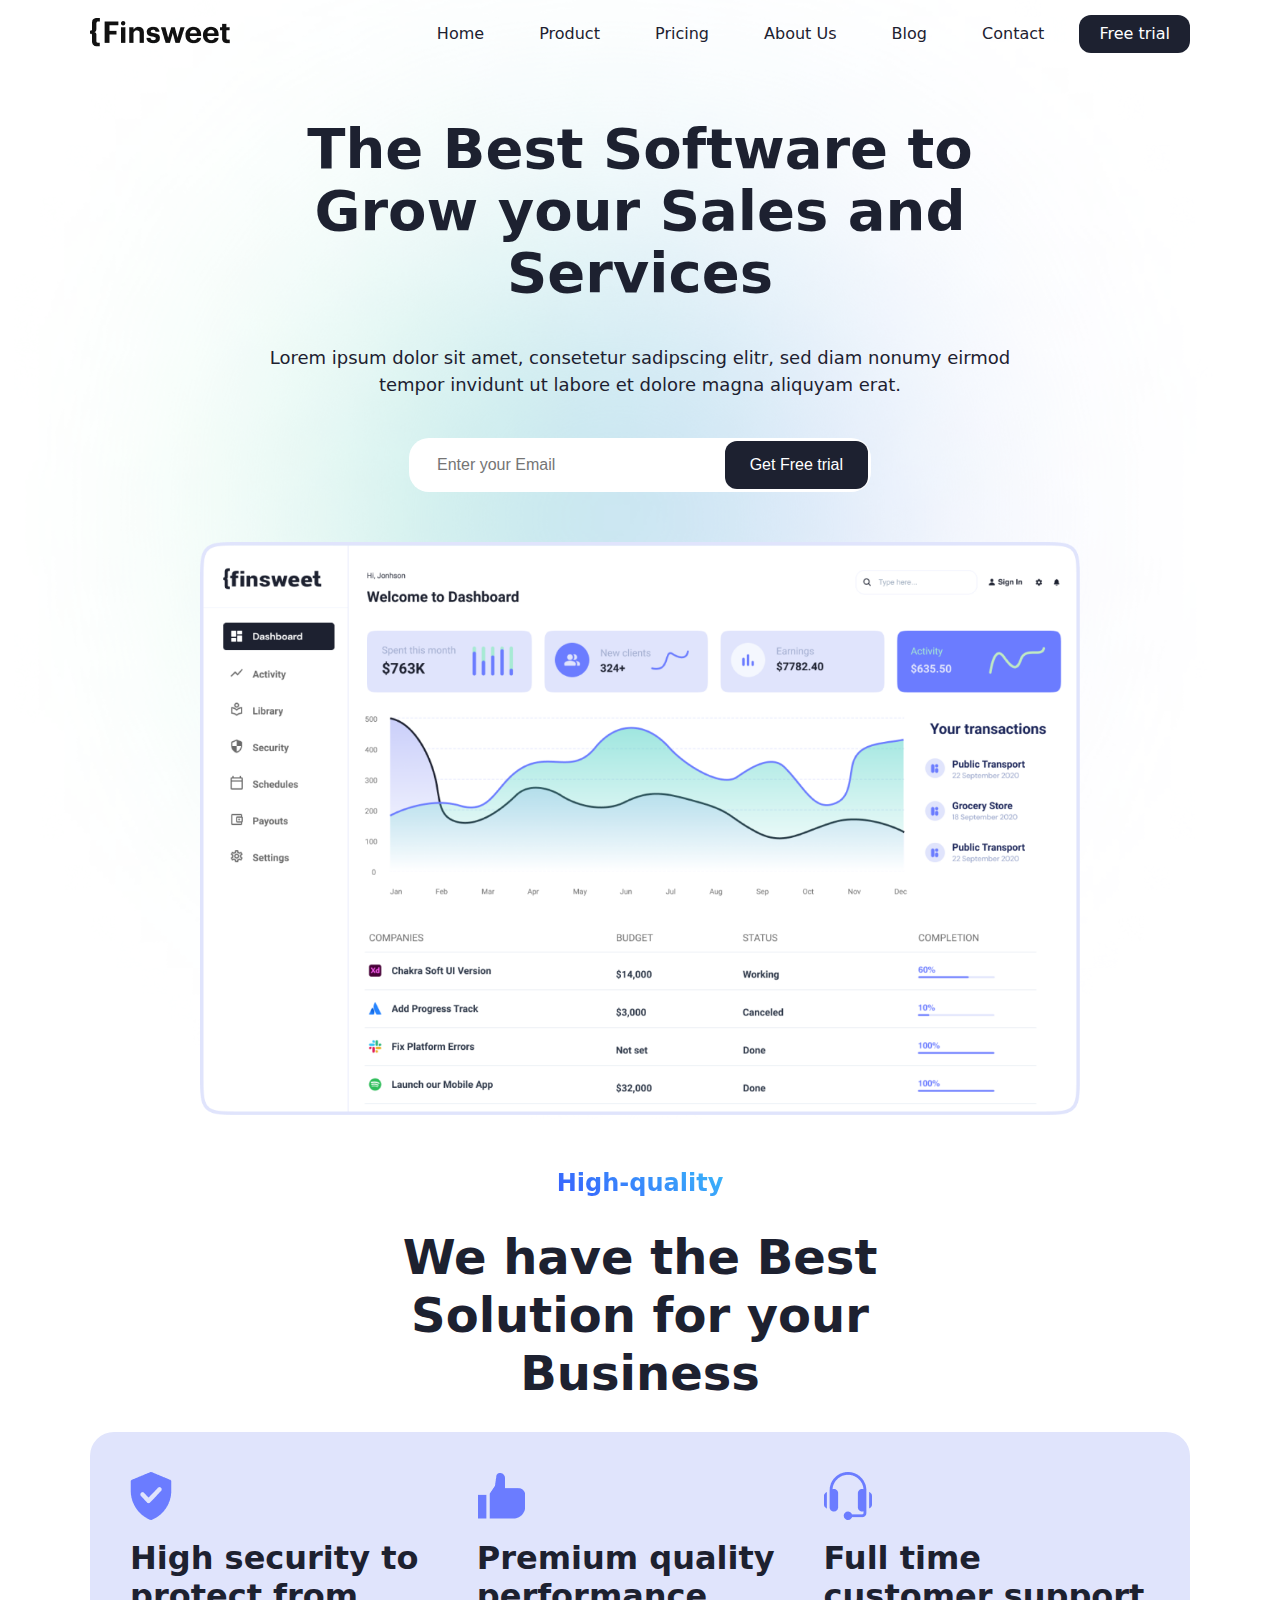
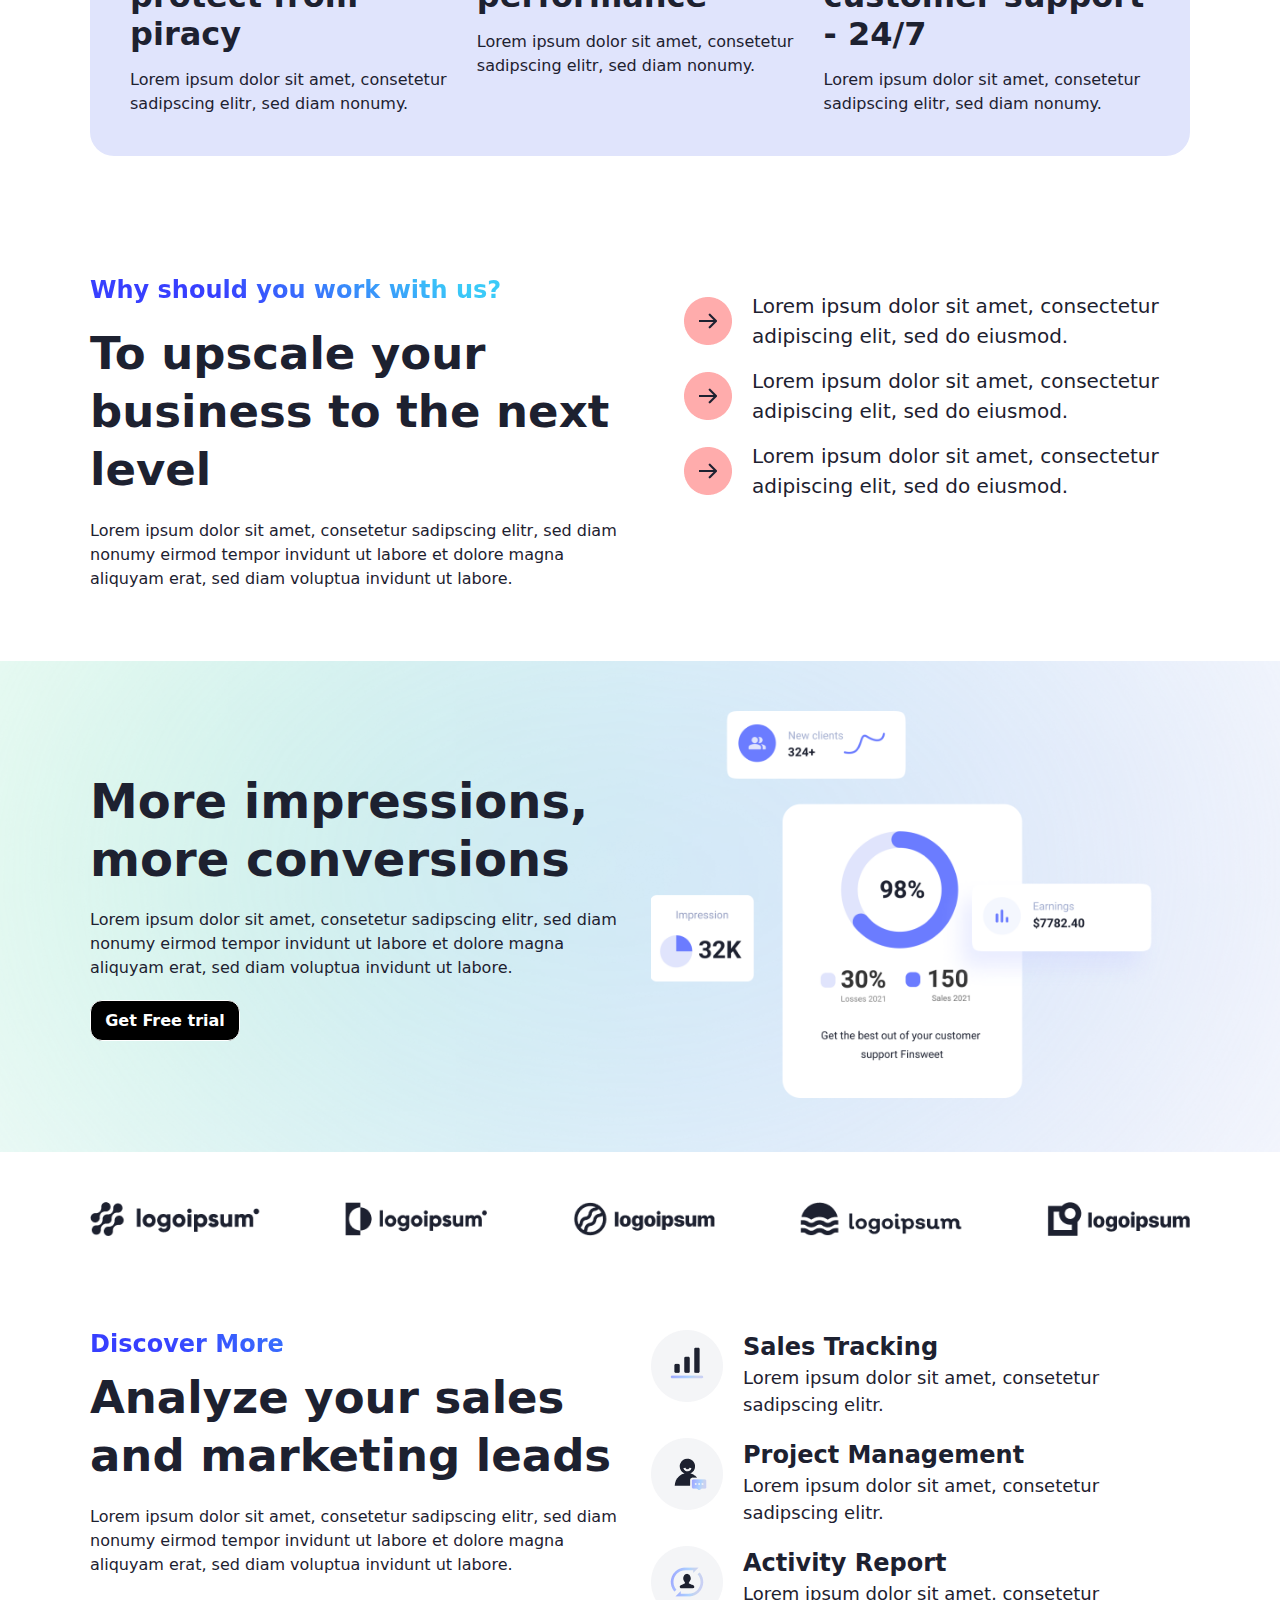
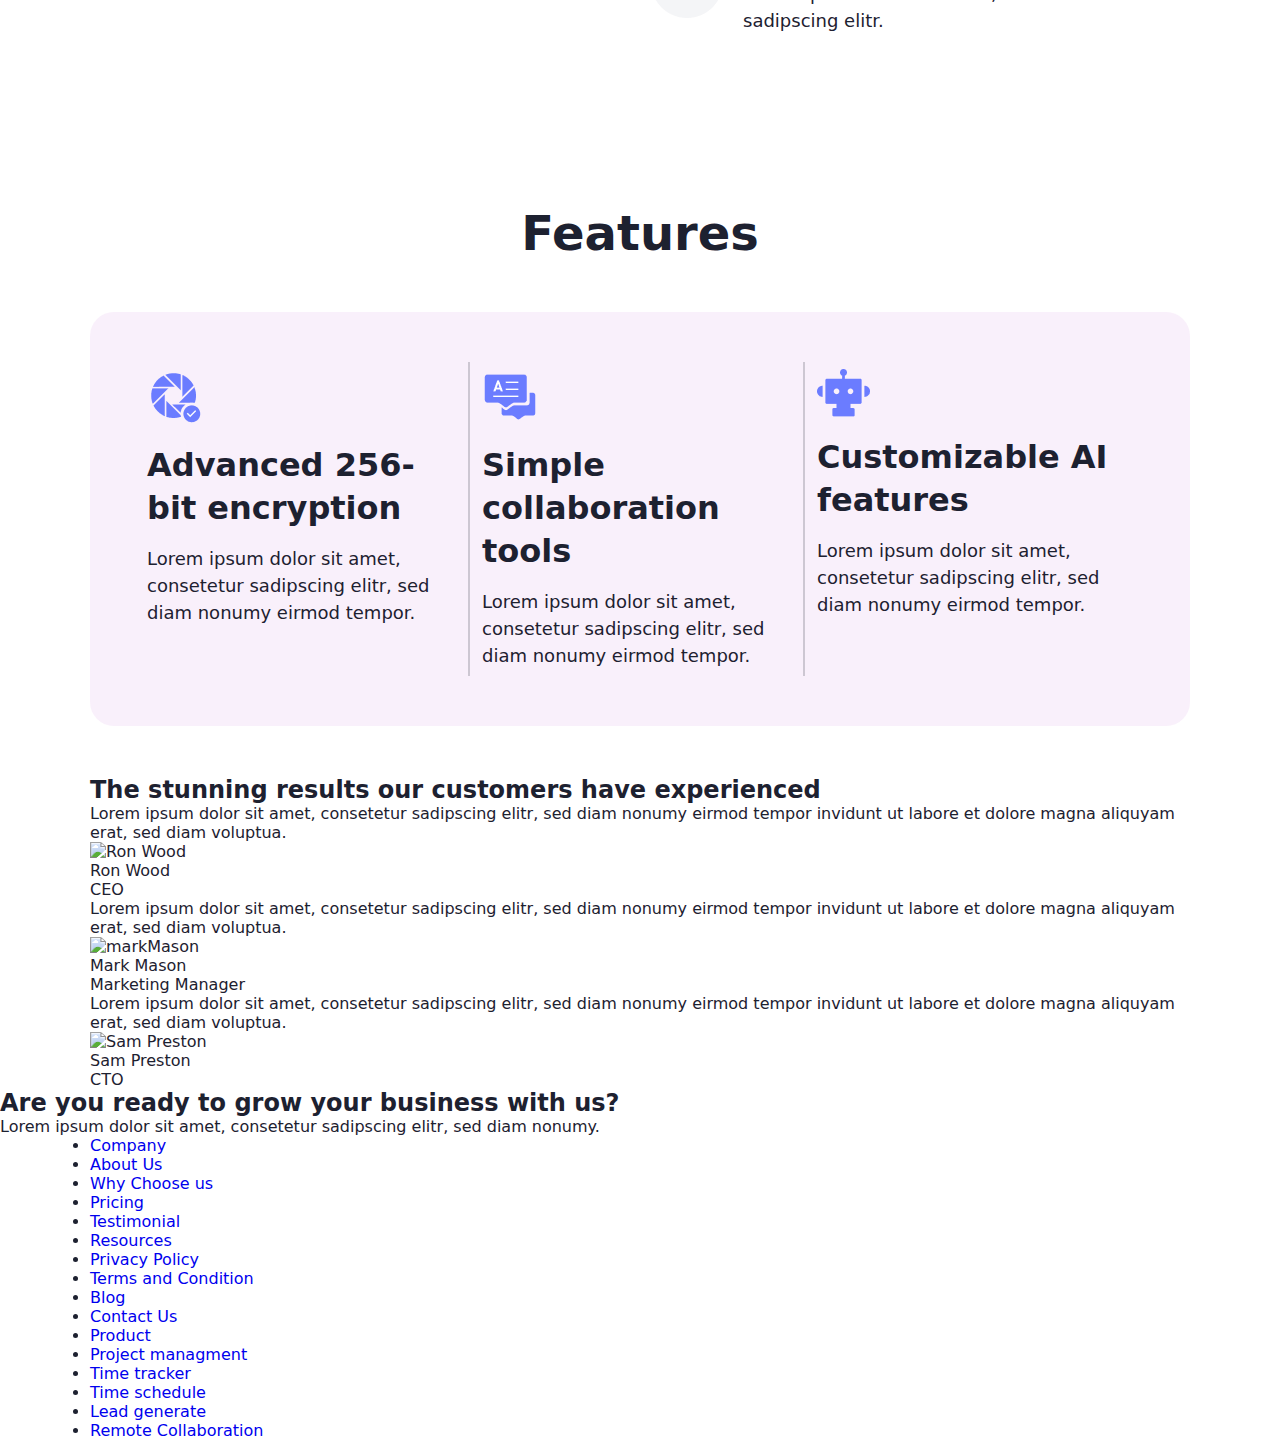
==== index.html @ 42519c36 "completed" ====
<!DOCTYPE html>
<html lang="en">
  <head>
    <meta charset="UTF-8" />
    <meta name="viewport" content="width=device-width, initial-scale=1.0" />
    <title>Sales and Services</title>
    <link rel="stylesheet" href="./style.css" />
  </head>
  <body>
    <header class="header">
      <div class="container">
        <div class="navbar">
          <div class="logo"><img src="./images/logo.png" alt="logo" /></div>
          <div class="links">
            <a href="./index.html">Home</a>
            <a href="#">Product</a>
            <a href="#">Pricing</a>
            <a href="#">About Us</a>
            <a href="#">Blog</a>
            <a href="#">Contact</a>
            <a href="#" class="free-trial">Free trial</a>
          </div>
        </div>
        <!-- navbar end -->

        <div class="header-info">
          <h1 class="header-title">
            The Best Software to Grow your Sales and Services
          </h1>
          <p class="header-description">
            Lorem ipsum dolor sit amet, consetetur sadipscing elitr, sed diam
            nonumy eirmod tempor invidunt ut labore et dolore magna aliquyam
            erat.
          </p>
          <form>
            <input
              type="email"
              name="email"
              placeholder="Enter your Email"
              autocomplete="off"
            />
            <input type="submit" value="Get Free trial" class="free-trial" />
          </form>
        </div>
        <!-- header info end -->

        <div class="header-image">
          <img src="./images/dashboard.png" alt="dashboard" />
        </div>
      </div>
    </header>
    <!-- header end -->

    <main>
      <div class="container">
        <section class="section1">
          <h4 class="section1-little-title">High-quality</h4>
          <h2 class="section1-title">
            We have the Best Solution for your Business
          </h2>
          <div class="solution">
            <div class="solution-box">
              <img src="./images/subtract.png" alt="subtract" />
              <h3>High security to protect from piracy</h3>
              <p>
                Lorem ipsum dolor sit amet, consetetur sadipscing elitr, sed
                diam nonumy.
              </p>
            </div>
            <div class="solution-box">
              <img src="./images/likeIcon.png" alt="Premium quality" />
              <h3>Premium quality performance</h3>
              <p>
                Lorem ipsum dolor sit amet, consetetur sadipscing elitr, sed
                diam nonumy.
              </p>
            </div>
            <div class="solution-box">
              <img src="./images/customerIcon.png" alt="customer support" />
              <h3>Full time customer support - 24/7</h3>
              <p>
                Lorem ipsum dolor sit amet, consetetur sadipscing elitr, sed
                diam nonumy.
              </p>
            </div>
          </div>
        </section>
        <!-- section1 end -->

        <section class="section2">
          <div class="section2-left">
            <h3>Why should you work with us?</h3>
            <h2>To upscale your business to the next level</h2>
            <p>
              Lorem ipsum dolor sit amet, consetetur sadipscing elitr, sed diam
              nonumy eirmod tempor invidunt ut labore et dolore magna aliquyam
              erat, sed diam voluptua invidunt ut labore.
            </p>
          </div>
          <div class="section2-right">
            <div class="section2-rightBox">
              <img src="./images/arrowRightIcon.png" alt="arrow icon" />
              <p>
                Lorem ipsum dolor sit amet, consectetur adipiscing elit, sed do
                eiusmod.
              </p>
            </div>
            <div class="section2-rightBox">
              <img src="./images/arrowRightIcon.png" alt="arrow icon" />
              <p>
                Lorem ipsum dolor sit amet, consectetur adipiscing elit, sed do
                eiusmod.
              </p>
            </div>
            <div class="section2-rightBox">
              <img src="./images/arrowRightIcon.png" alt="arrow icon" />
              <p>
                Lorem ipsum dolor sit amet, consectetur adipiscing elit, sed do
                eiusmod.
              </p>
            </div>
          </div>
        </section>
        <!-- section2 end -->
      </div>

      <section class="section3">
        <div class="container">
          <div class="section3-left">
            <h2>More impressions, more conversions</h2>
            <p>
              Lorem ipsum dolor sit amet, consetetur sadipscing elitr, sed diam
              nonumy eirmod tempor invidunt ut labore et dolore magna aliquyam
              erat, sed diam voluptua invidunt ut labore.
            </p>
            <a href="#" class="btn">Get Free trial</a>
          </div>
          <div class="section3-right">
            <img src="./images/conversions.png" alt="conversions" />
          </div>
        </div>
      </section>
      <!-- section3 end -->

      <div class="container">
        <section class="section4">
          <div class="icons">
            <img src="./images/logos.png" alt="logos" />
          </div>
          <div class="section4-boxes">
            <div class="section4-left">
              <h3>Discover More</h3>
              <h2>Analyze your sales and marketing leads</h2>
              <p>
                Lorem ipsum dolor sit amet, consetetur sadipscing elitr, sed
                diam nonumy eirmod tempor invidunt ut labore et dolore magna
                aliquyam erat, sed diam voluptua invidunt ut labore.
              </p>
            </div>
            <div class="section4-right">
              <div class="section4-right-box">
                <div>
                  <img src="./images/salesFeatureIcon.png" alt="sales" />
                </div>
                <div>
                  <h3>Sales Tracking</h3>
                  <p>
                    Lorem ipsum dolor sit amet, consetetur sadipscing elitr.
                  </p>
                </div>
              </div>
              <div class="section4-right-box">
                <div>
                  <img src="./images/porjectFeatureIcon.png" alt="Project" />
                </div>
                <div>
                  <h3>Project Management</h3>
                  <p>
                    Lorem ipsum dolor sit amet, consetetur sadipscing elitr.
                  </p>
                </div>
              </div>
              <div class="section4-right-box">
                <div>
                  <img src="./images/activityFeatureIcon.png" alt="Activity" />
                </div>
                <div>
                  <h3>Activity Report</h3>
                  <p>
                    Lorem ipsum dolor sit amet, consetetur sadipscing elitr.
                  </p>
                </div>
              </div>
            </div>
          </div>
        </section>
        <!-- section4 end -->

        <section class="section5">
          <h2 class="section5-title">Features</h2>
          <div class="section5-info">
            <div class="info-box">
              <img src="./images/advancedIcon.png" alt="advanced" />
              <h3>Advanced 256-bit encryption</h3>
              <p>
                Lorem ipsum dolor sit amet, consetetur sadipscing elitr, sed
                diam nonumy eirmod tempor.
              </p>
            </div>
            <div class="info-box">
              <img src="./images/collaborationIcon.png" alt="collaboration" />
              <h3>Simple collaboration tools</h3>
              <p>
                Lorem ipsum dolor sit amet, consetetur sadipscing elitr, sed
                diam nonumy eirmod tempor.
              </p>
            </div>
            <div class="info-box" style="border: none">
              <img src="./images/customizableIcon.png" alt="Customizable" />
              <h3>Customizable AI features</h3>
              <p>
                Lorem ipsum dolor sit amet, consetetur sadipscing elitr, sed
                diam nonumy eirmod tempor.
              </p>
            </div>
          </div>
        </section>
        <!-- section5 end -->

        <section class="section6">
          <h2 class="section6-title">
            The stunning results our customers have experienced
          </h2>
          <div class="section6-boxes">
            <div class="section6-box">
              <p class="section6-description">
                Lorem ipsum dolor sit amet, consetetur sadipscing elitr, sed
                diam nonumy eirmod tempor invidunt ut labore et dolore magna
                aliquyam erat, sed diam voluptua.
              </p>
              <img src="./images/ronWood.png" alt="Ron Wood" />
              <p class="name">Ron Wood</p>
              <p class="job">CEO</p>
            </div>
            <div class="section6-box">
              <p class="section6-description">
                Lorem ipsum dolor sit amet, consetetur sadipscing elitr, sed
                diam nonumy eirmod tempor invidunt ut labore et dolore magna
                aliquyam erat, sed diam voluptua.
              </p>
              <img src="./images/markMason.png" alt="markMason" />
              <p class="name">Mark Mason</p>
              <p class="job">Marketing Manager</p>
            </div>
            <div class="section6-box">
              <p class="section6-description">
                Lorem ipsum dolor sit amet, consetetur sadipscing elitr, sed
                diam nonumy eirmod tempor invidunt ut labore et dolore magna
                aliquyam erat, sed diam voluptua.
              </p>
              <img src="./images/samPreston.png" alt="Sam Preston" />
              <p class="name">Sam Preston</p>
              <p class="job">CTO</p>
            </div>
          </div>
        </section>
        <!-- section6 end -->
      </div>

      <section class="section7">
        <div class="section7-info">
          <h2>Are you ready to grow your business with us?</h2>
          <p>
            Lorem ipsum dolor sit amet, consetetur sadipscing elitr, sed diam
            nonumy.
          </p>
        </div>
      </section>
      <footer class="footer">
        <div class="footer-boxes container">
          <div class="box">
            <ul>
              <li><a href="#">Company</a></li>
              <li><a href="#">About Us</a></li>
              <li><a href="#">Why Choose us</a></li>
              <li><a href="#">Pricing</a></li>
              <li><a href="#">Testimonial</a></li>
            </ul>
          </div>
          <div class="box">
            <ul>
              <li><a href="#">Resources</a></li>
              <li><a href="#">Privacy Policy</a></li>
              <li><a href="#">Terms and Condition</a></li>
              <li><a href="#">Blog</a></li>
              <li><a href="#">Contact Us</a></li>
            </ul>
          </div>
          <div class="box">
            <ul>
              <li><a href="#">Product</a></li>
              <li><a href="#">Project managment</a></li>
              <li><a href="#">Time tracker</a></li>
              <li><a href="#">Time schedule</a></li>
              <li><a href="#">Lead generate</a></li>
              <li><a href="#">Remote Collaboration</a></li>
            </ul>
          </div>
        </div>
      </footer>
    </main>
  </body>
</html>
---- style.css ----
* {
  padding: 0;
  margin: 0;
  outline: none;
  text-decoration: none;
  box-sizing: border-box;
}
body,
html {
  font-family: system-ui, -apple-system, BlinkMacSystemFont, "Segoe UI", Roboto,
    Oxygen, Ubuntu, Cantarell, "Open Sans", "Helvetica Neue", sans-serif;
  color: #1d2130;
}
.header {
  background: url(./images/blurGradient.png) no-repeat center;
  background-size: cover;
}
.container {
  width: 1100px;
  margin: auto;
}
.navbar {
  display: flex;
  justify-content: space-between;
  align-items: center;
  padding: 15px 0;
}
.links a {
  display: inline-block;
  font-size: 16px;
  line-height: 24px;
  color: #1d2130;
  margin-left: 10px;
  padding: 7px 20px;
  transition: 0.7s;
}
.links a:hover {
  background-color: #1d2130;
  color: white;
  border-radius: 12px;
}
.free-trial {
  background-color: #1d2130;
  color: white !important;
  border-radius: 12px;
}
/* navbar end */

.header-info {
  width: 70%;
  margin: auto;
  text-align: center;
  padding: 50px 0;
}
.header-title {
  font-size: 56px;
  font-weight: 700;
  line-height: 62px;
}
.header-description {
  font-size: 18px;
  line-height: 27px;
  margin: 40px 0;
}
.header-info form {
  border-radius: 20px;
  width: 60%;
  margin: auto;
  display: flex;
  justify-content: space-between;
  padding: 3px;
  background-color: white;
}
.header-info input {
  border-radius: 12px;
  padding: 15px 25px;
  border: none;
  font-size: 16px;
}
/* header ingo end */

.header-image {
  width: 80%;
  margin: auto;
}
.header-image img {
  width: 100%;
}
/* header end */

.section1 {
  padding: 50px 0;
}
.section1-little-title {
  text-align: center;
  font-size: 24px;
  line-height: 29px;
  font-weight: 700;
  background: -webkit-linear-gradient(
    53.94deg,
    #f95097 35.02%,
    #373fff 25.02%,
    #3acaf8 62.83%
  );
  -webkit-background-clip: text;
  -webkit-text-fill-color: transparent;
}
.section1-title {
  font-size: 48px;
  text-align: center;
  font-weight: 700;
  line-height: 58px;
  width: 60%;
  margin: 30px auto;
}
.solution {
  padding: 40px;
  display: flex;
  justify-content: space-between;
  background-color: #e0e4fc;
  border-radius: 24px;
  transition: 0.7s cubic-bezier(0.215, 0.61, 0.355, 1);
}
.solution:hover {
  background-color: bisque;
}
.solution-box {
  width: 32%;
}
.solution-box h3 {
  font-size: 32px;
  line-height: 38px;
  font-weight: 700;
  margin: 15px 0;
}
.solution-box p {
  font-size: 16px;
  line-height: 24px;
}
/* section 1 end */

.section2 {
  padding: 50px 0;
  display: flex;
  justify-content: space-between;
}
.section2-left {
  width: 49%;
  padding: 20px 0;
}
.section2-left h3 {
  font-size: 24px;
  line-height: 29px;
  font-weight: 700;
  background: -webkit-linear-gradient(53.94deg, #373fff 25.02%, #3acaf8 67.83%);
  -webkit-background-clip: text;
  -webkit-text-fill-color: transparent;
}
.section2-left h2 {
  line-height: 58px;
  font-weight: 700;
  font-size: 45px;
  margin: 20px 0;
}
.section2-left p {
  font-size: 16px;
  line-height: 24px;
}
.section2-right {
  width: 46%;
  padding: 20px 0;
}
.section2-rightBox {
  display: flex;
  align-items: center;
  justify-content: space-between;
  gap: 20px;
  margin: 15px 0;
}
.section2-rightBox p {
  font-weight: 500;
  line-height: 30px;
  font-size: 20px;
}
/* section2 end */

.section3 {
  background: url(./images/blurGradientBack.png) no-repeat center;
  background-size: cover;
  padding: 50px 0;
}
.section3 .container {
  display: flex;
  justify-content: space-between;
  align-items: center;
}
.section3-left {
  width: 48%;
}
.section3-left h2 {
  line-height: 58px;
  font-weight: 700;
  font-size: 48px;
}
.section3-left p {
  font-size: 16px;
  line-height: 24px;
  margin: 20px 0;
}
.btn {
  display: inline-block;
  background-color: black;
  border: 1px solid;
  color: white;
  width: 150px;
  text-align: center;
  padding: 10px;
  font-size: 16px;
  font-weight: 700;
  border-radius: 12px;
  transition: 0.8s cubic-bezier(0.215, 0.61, 0.355, 1);
}
.btn:hover {
  background-color: white;
  color: black;
}
.section3-right {
  width: 49%;
}
.section3-right img {
  width: 95%;
}
/* section3 end */

.section4 {
  padding: 50px 0;
}
.icons img {
  width: 100%;
}
.section4-boxes {
  margin-top: 40px;
  padding: 50px 0;
  display: flex;
  justify-content: space-between;
}
.section4-left {
  width: 48%;
}
.section4-left h3 {
  font-size: 24px;
  line-height: 29px;
  font-weight: 700;
  background: -webkit-linear-gradient(53.94deg, #373fff 15.02%, #3acaf8 82.83%);
  -webkit-background-clip: text;
  -webkit-text-fill-color: transparent;
}
.section4-left h2 {
  font-size: 45px;
  font-weight: 700;
  line-height: 58px;
  margin: 10px 0 20px;
}
.section4-left p {
  font-size: 16px;
  line-height: 24px;
}
.section4-right {
  width: 49%;
}
.section4-right-box {
  display: flex;
  justify-content: space-between;
  gap: 20px;
  margin-bottom: 20px;
}
.section4-right-box h3 {
  font-size: 24px;
  line-height: 34px;
}
.section4-right-box p {
  font-size: 18px;
  line-height: 27px;
}
/* section4 end */

.section5 {
  padding: 50px 0;
}
.section5-title {
  font-size: 48px;
  text-align: center;
  line-height: 58px;
}
.section5-info {
  background-color: #d798e126;
  border-radius: 24px;
  display: flex;
  justify-content: space-between;
  padding: 50px;
  margin-top: 50px;
  transition: 0.5s;
}
.section5-info:hover {
  background-color: #d7b2dd92;
}
.section5 .info-box {
  padding: 7px;
  width: 33%;
  gap: 20px;
  border-right: 2px solid #cdc7d2;
}
.section5 .info-box h3 {
  font-size: 32px;
  line-height: 43px;
  margin: 15px 0;
}
.section5 .info-box p {
  font-size: 18px;
  line-height: 27px;
}
/* section5 end */
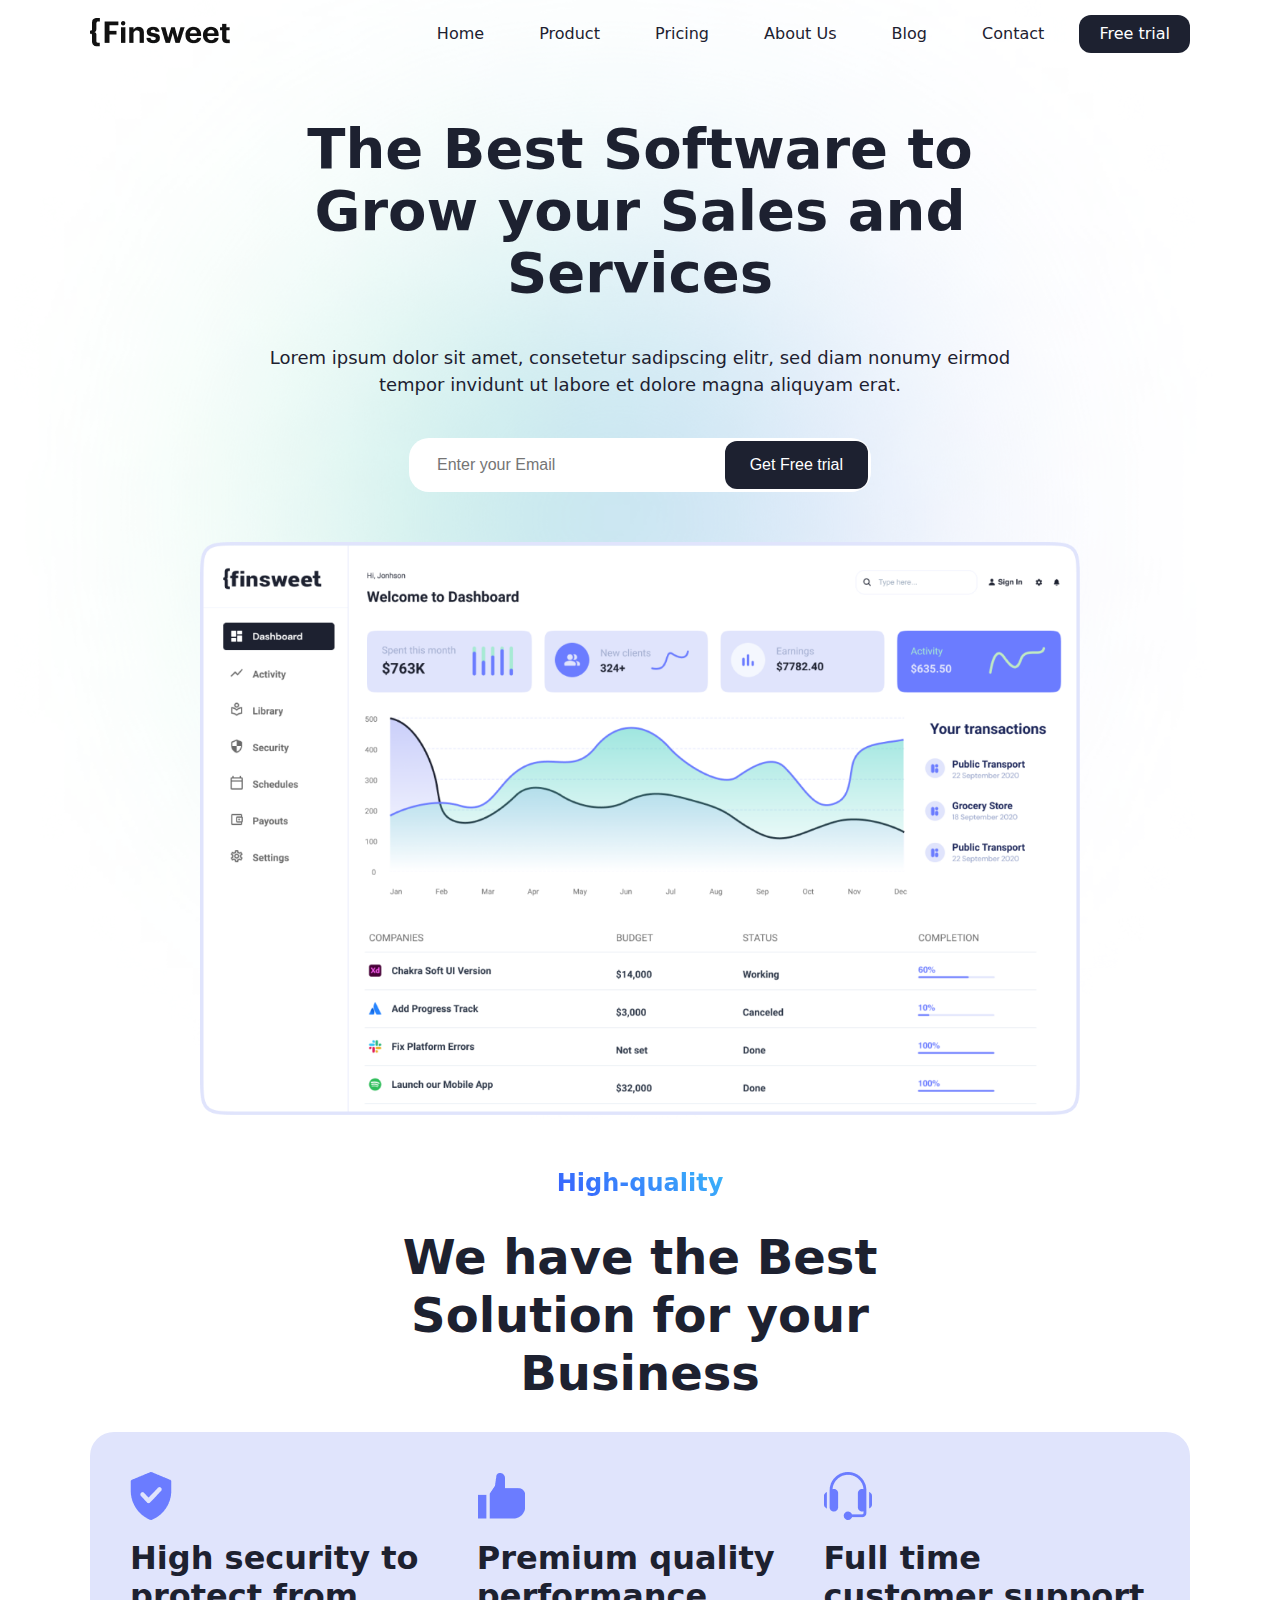
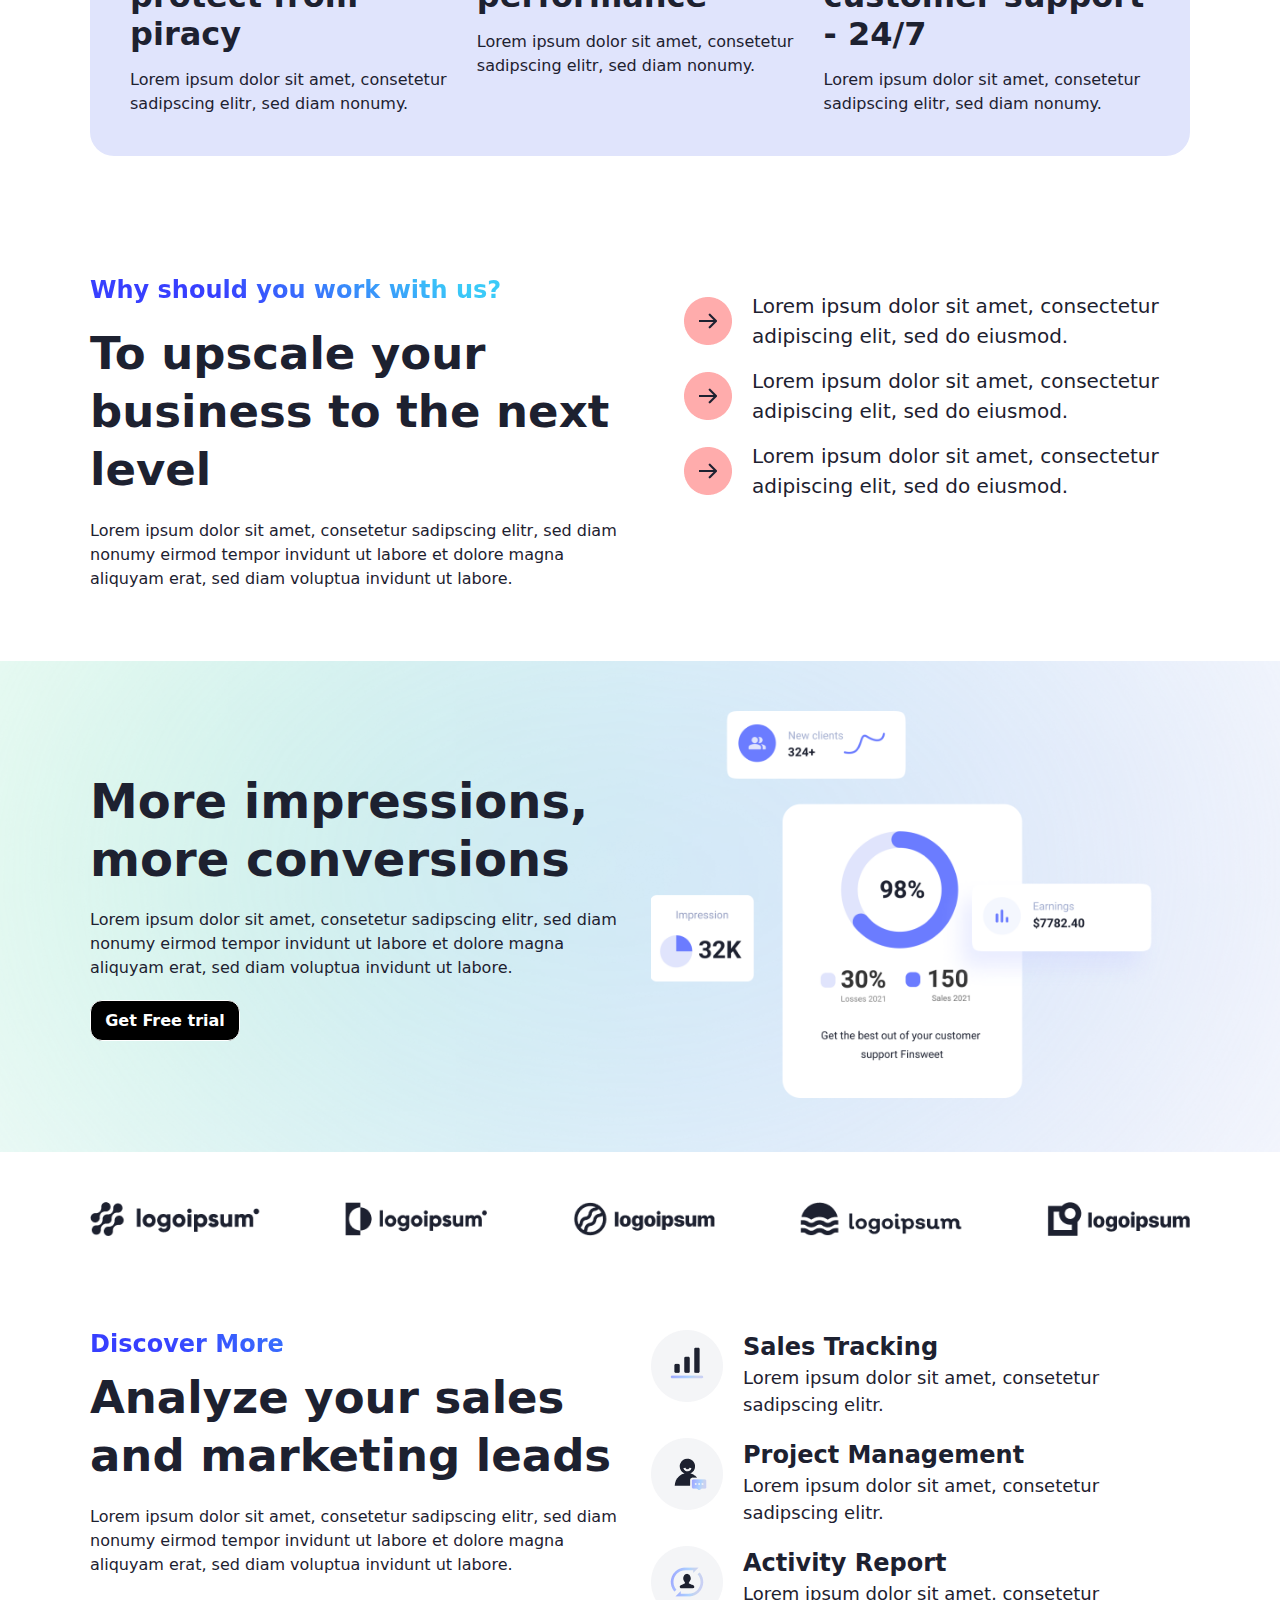
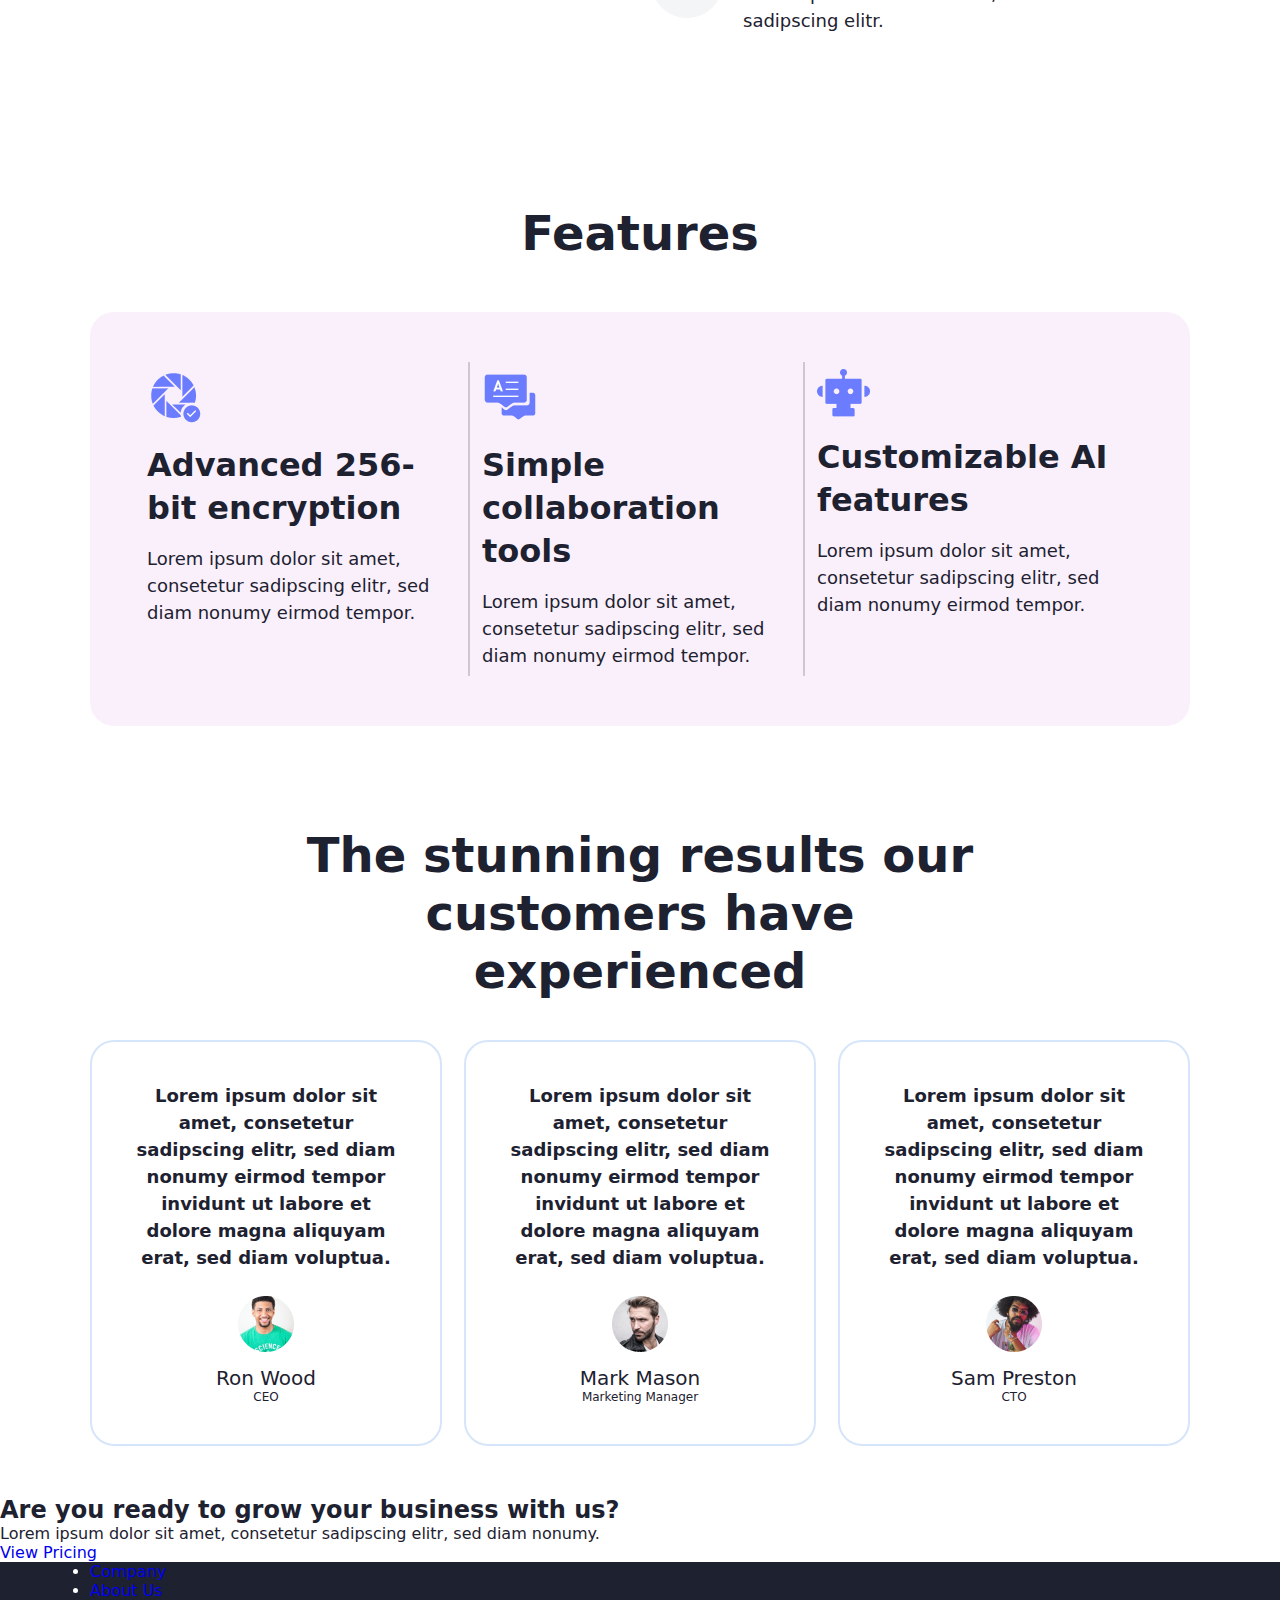
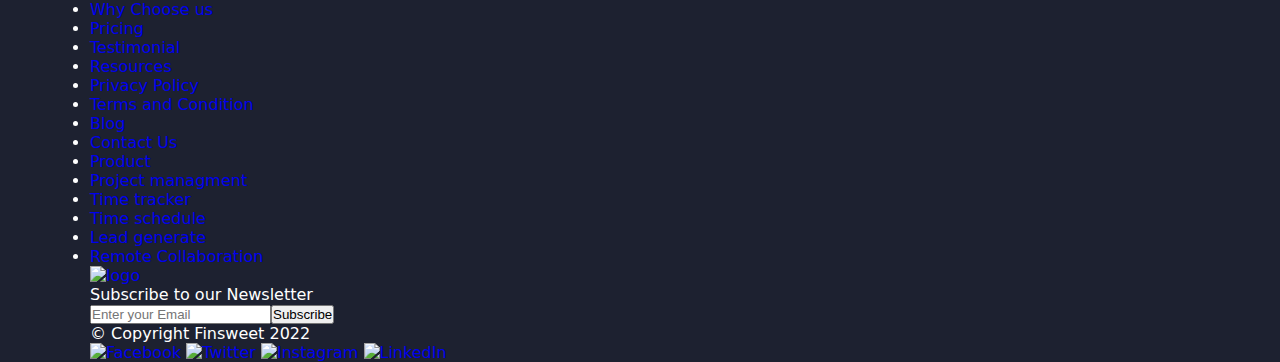
==== commit ee823df9: "footer completed" ====
--- a/index.html
+++ b/index.html
@@ -10,7 +10,11 @@
     <header class="header">
       <div class="container">
         <div class="navbar">
-          <div class="logo"><img src="./images/logo.png" alt="logo" /></div>
+          <div class="logo">
+            <a href="./index.html"
+              ><img src="./images/logo.png" alt="logo"
+            /></a>
+          </div>
           <div class="links">
             <a href="./index.html">Home</a>
             <a href="#">Product</a>
@@ -266,48 +270,86 @@
         </section>
         <!-- section6 end -->
       </div>
-
-      <section class="section7">
-        <div class="section7-info">
-          <h2>Are you ready to grow your business with us?</h2>
-          <p>
-            Lorem ipsum dolor sit amet, consetetur sadipscing elitr, sed diam
-            nonumy.
-          </p>
-        </div>
-      </section>
-      <footer class="footer">
-        <div class="footer-boxes container">
-          <div class="box">
-            <ul>
-              <li><a href="#">Company</a></li>
-              <li><a href="#">About Us</a></li>
-              <li><a href="#">Why Choose us</a></li>
-              <li><a href="#">Pricing</a></li>
-              <li><a href="#">Testimonial</a></li>
-            </ul>
-          </div>
-          <div class="box">
-            <ul>
-              <li><a href="#">Resources</a></li>
-              <li><a href="#">Privacy Policy</a></li>
-              <li><a href="#">Terms and Condition</a></li>
-              <li><a href="#">Blog</a></li>
-              <li><a href="#">Contact Us</a></li>
-            </ul>
-          </div>
-          <div class="box">
-            <ul>
-              <li><a href="#">Product</a></li>
-              <li><a href="#">Project managment</a></li>
-              <li><a href="#">Time tracker</a></li>
-              <li><a href="#">Time schedule</a></li>
-              <li><a href="#">Lead generate</a></li>
-              <li><a href="#">Remote Collaboration</a></li>
-            </ul>
-          </div>
-        </div>
-      </footer>
     </main>
+    <!-- main end -->
+
+    <footer>
+      <div class="footer-info">
+        <h2>Are you ready to grow your business with us?</h2>
+        <p>
+          Lorem ipsum dolor sit amet, consetetur sadipscing elitr, sed diam
+          nonumy.
+        </p>
+        <a href="#">View Pricing</a>
+      </div>
+      <div class="footer">
+        <div class="container">
+          <div class="footer-boxes">
+            <div class="box">
+              <ul>
+                <li><a href="#">Company</a></li>
+                <li><a href="#">About Us</a></li>
+                <li><a href="#">Why Choose us</a></li>
+                <li><a href="#">Pricing</a></li>
+                <li><a href="#">Testimonial</a></li>
+              </ul>
+            </div>
+            <div class="box">
+              <ul>
+                <li><a href="#">Resources</a></li>
+                <li><a href="#">Privacy Policy</a></li>
+                <li><a href="#">Terms and Condition</a></li>
+                <li><a href="#">Blog</a></li>
+                <li><a href="#">Contact Us</a></li>
+              </ul>
+            </div>
+            <div class="box">
+              <ul>
+                <li><a href="#">Product</a></li>
+                <li><a href="#">Project managment</a></li>
+                <li><a href="#">Time tracker</a></li>
+                <li><a href="#">Time schedule</a></li>
+                <li><a href="#">Lead generate</a></li>
+                <li><a href="#">Remote Collaboration</a></li>
+              </ul>
+            </div>
+            <div class="footer-form">
+              <a href="./index.html"
+                ><img src="./images/footerLogo.png" alt="logo"
+              /></a>
+              <form>
+                <label for="email">Subscribe to our Newsletter</label>
+                <div>
+                  <input
+                    type="email"
+                    name="email"
+                    id="email"
+                    placeholder="Enter your Email"
+                    autocomplete="off"
+                    class="email"
+                  /><input type="submit" value="Subscribe" class="subscribe" />
+                </div>
+              </form>
+            </div>
+          </div>
+          <div class="footer-copyright">
+            <p>© Copyright Finsweet 2022</p>
+            <a href="#"
+              ><img src="./images/footerFacebook.png" alt="Facebook"
+            /></a>
+            <a href="#">
+              <img src="./images/footerTwitter.png" alt="Twitter"
+            /></a>
+            <a href="#"
+              ><img src="./images/footerInstagram.png" alt="Instagram"
+            /></a>
+            <a href="#"
+              ><img src="./images/footerLinkedIn.png" alt="LinkedIn"
+            /></a>
+          </div>
+        </div>
+      </div>
+    </footer>
+    <!-- footer end -->
   </body>
 </html>
--- a/style.css
+++ b/style.css
@@ -320,3 +320,66 @@
   line-height: 27px;
 }
 /* section5 end */
+
+.section6 {
+  padding: 50px 0;
+  text-align: center;
+}
+.section6-title {
+  font-size: 48px;
+  line-height: 58px;
+  width: 70%;
+  margin: auto;
+}
+.section6-boxes {
+  display: flex;
+  justify-content: space-between;
+  margin-top: 40px;
+}
+.section6-box {
+  width: 32%;
+  border: 2px solid #6199ed42;
+  border-radius: 24px;
+  padding: 40px;
+}
+.section6-description {
+  font-weight: 600;
+  font-size: 18px;
+  line-height: 27px;
+}
+.section6-box img {
+  margin: 25px 0 10px;
+}
+.name {
+  font-weight: 500;
+  font-size: 20px;
+}
+.job {
+  font-size: 12px;
+}
+/* section6 end */
+
+.section7 {
+  background: url(./images/BlurGradient3.png) no-repeat center;
+  background-size: cover;
+  padding: 70px 0;
+}
+.section7-info {
+  width: 60%;
+  margin: auto;
+  text-align: center;
+}
+.section7-info h2 {
+  font-size: 56px;
+  line-height: 62px;
+}
+.section7-info p {
+  margin-top: 30px;
+  font-size: 16px;
+}
+/*section7 end */
+
+.footer {
+  background-color: #1d2130;
+  color: white;
+}
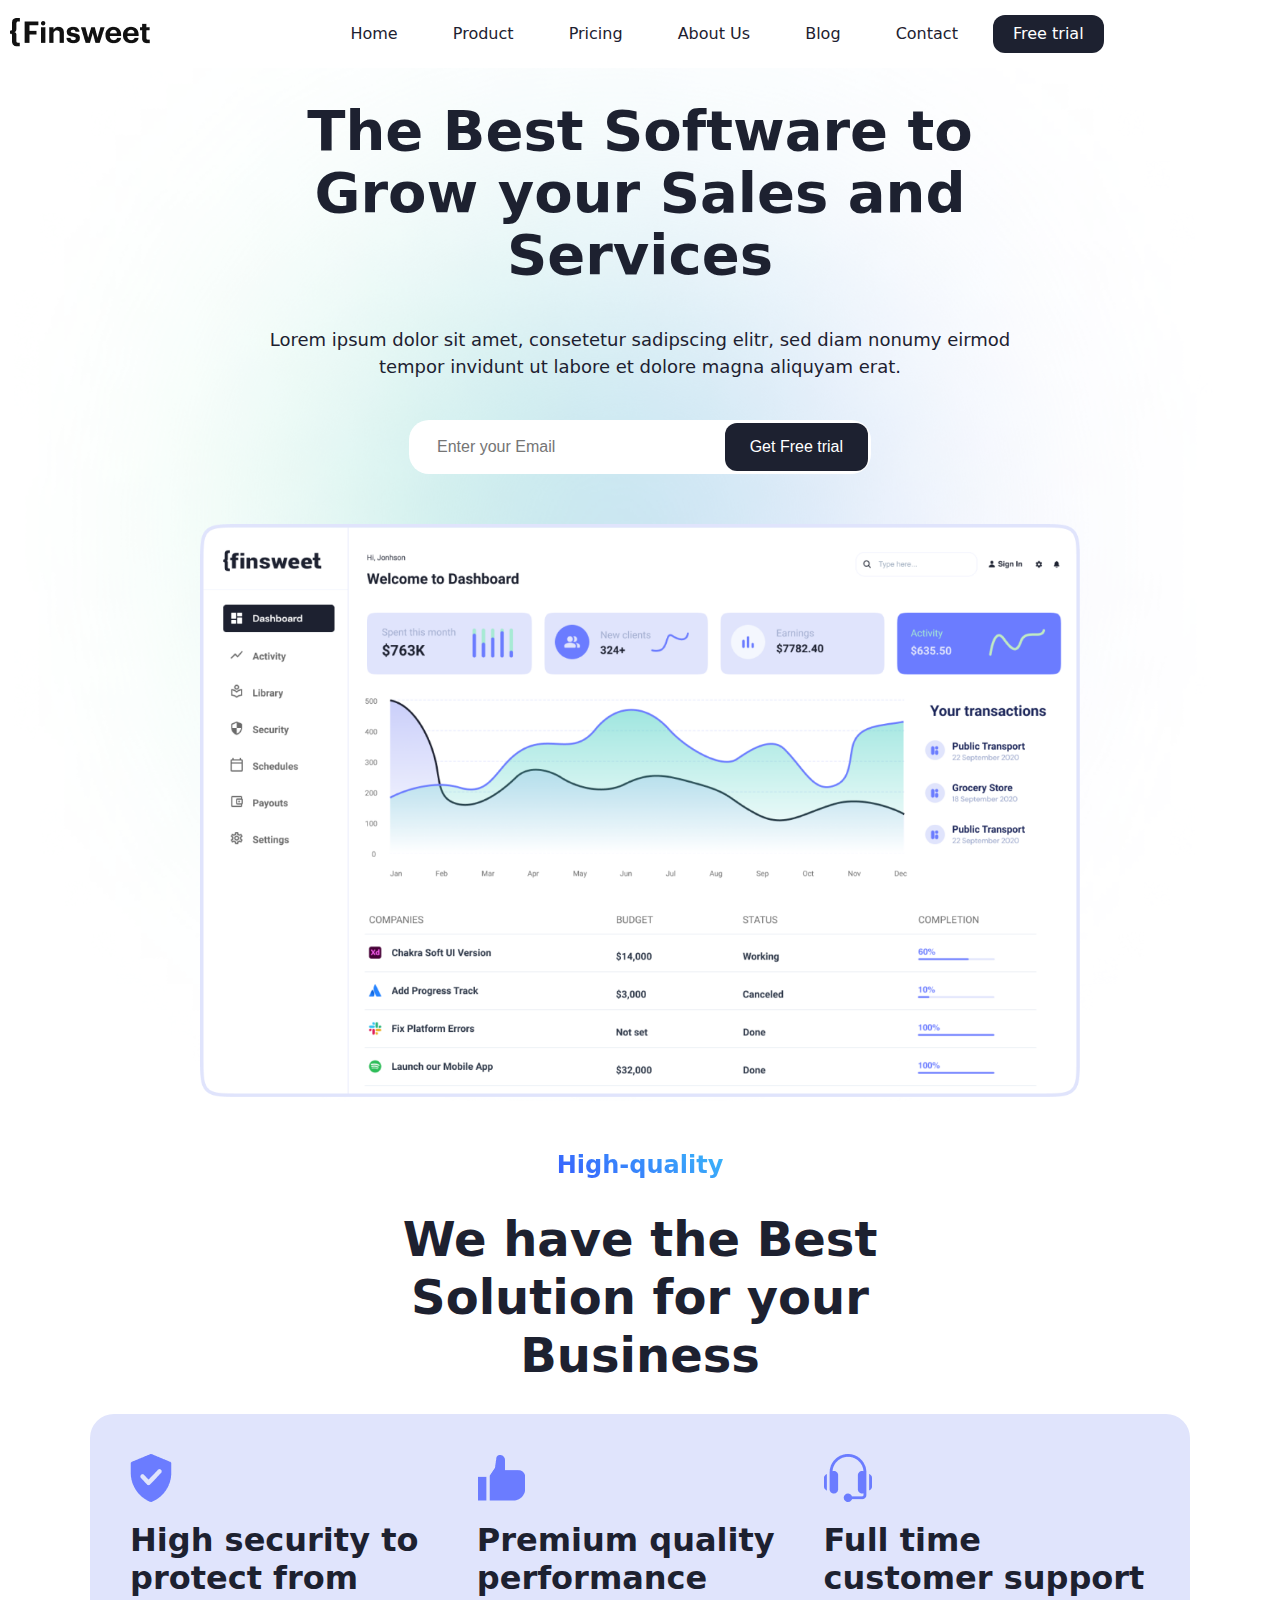
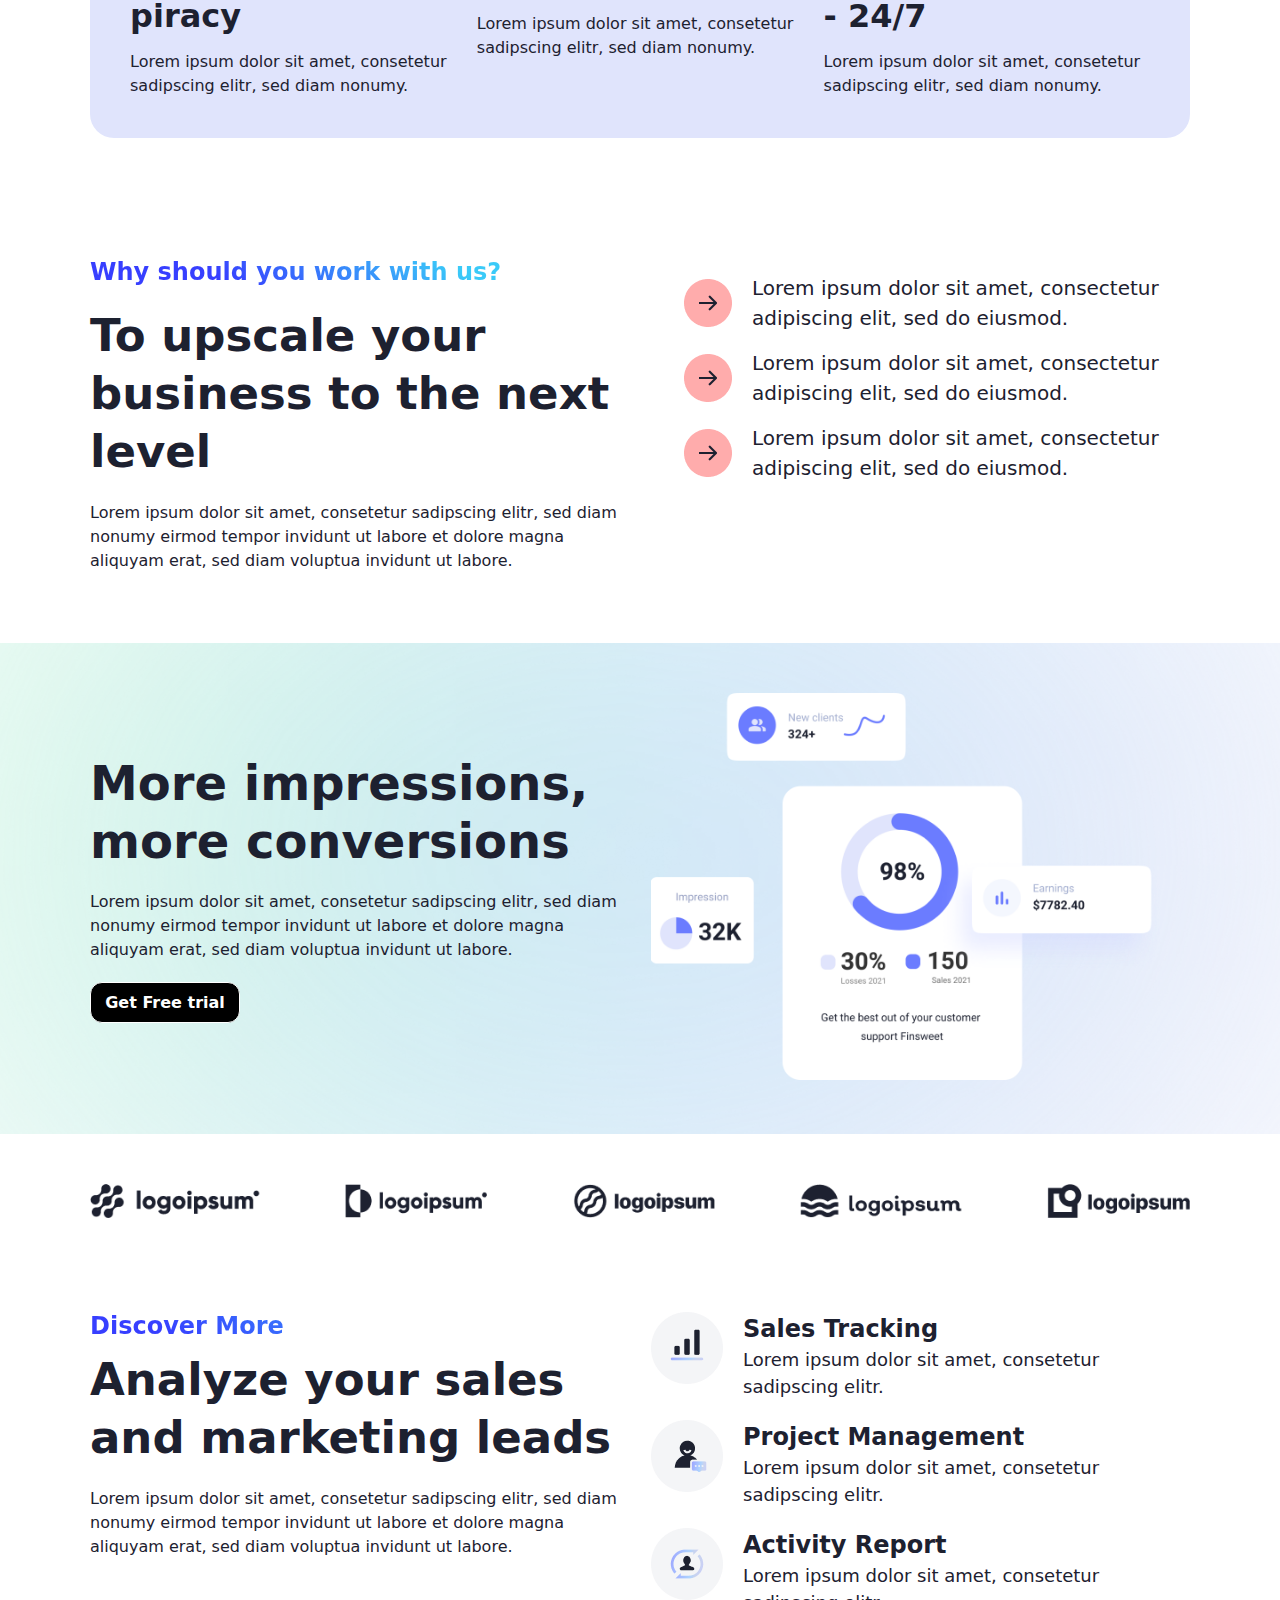
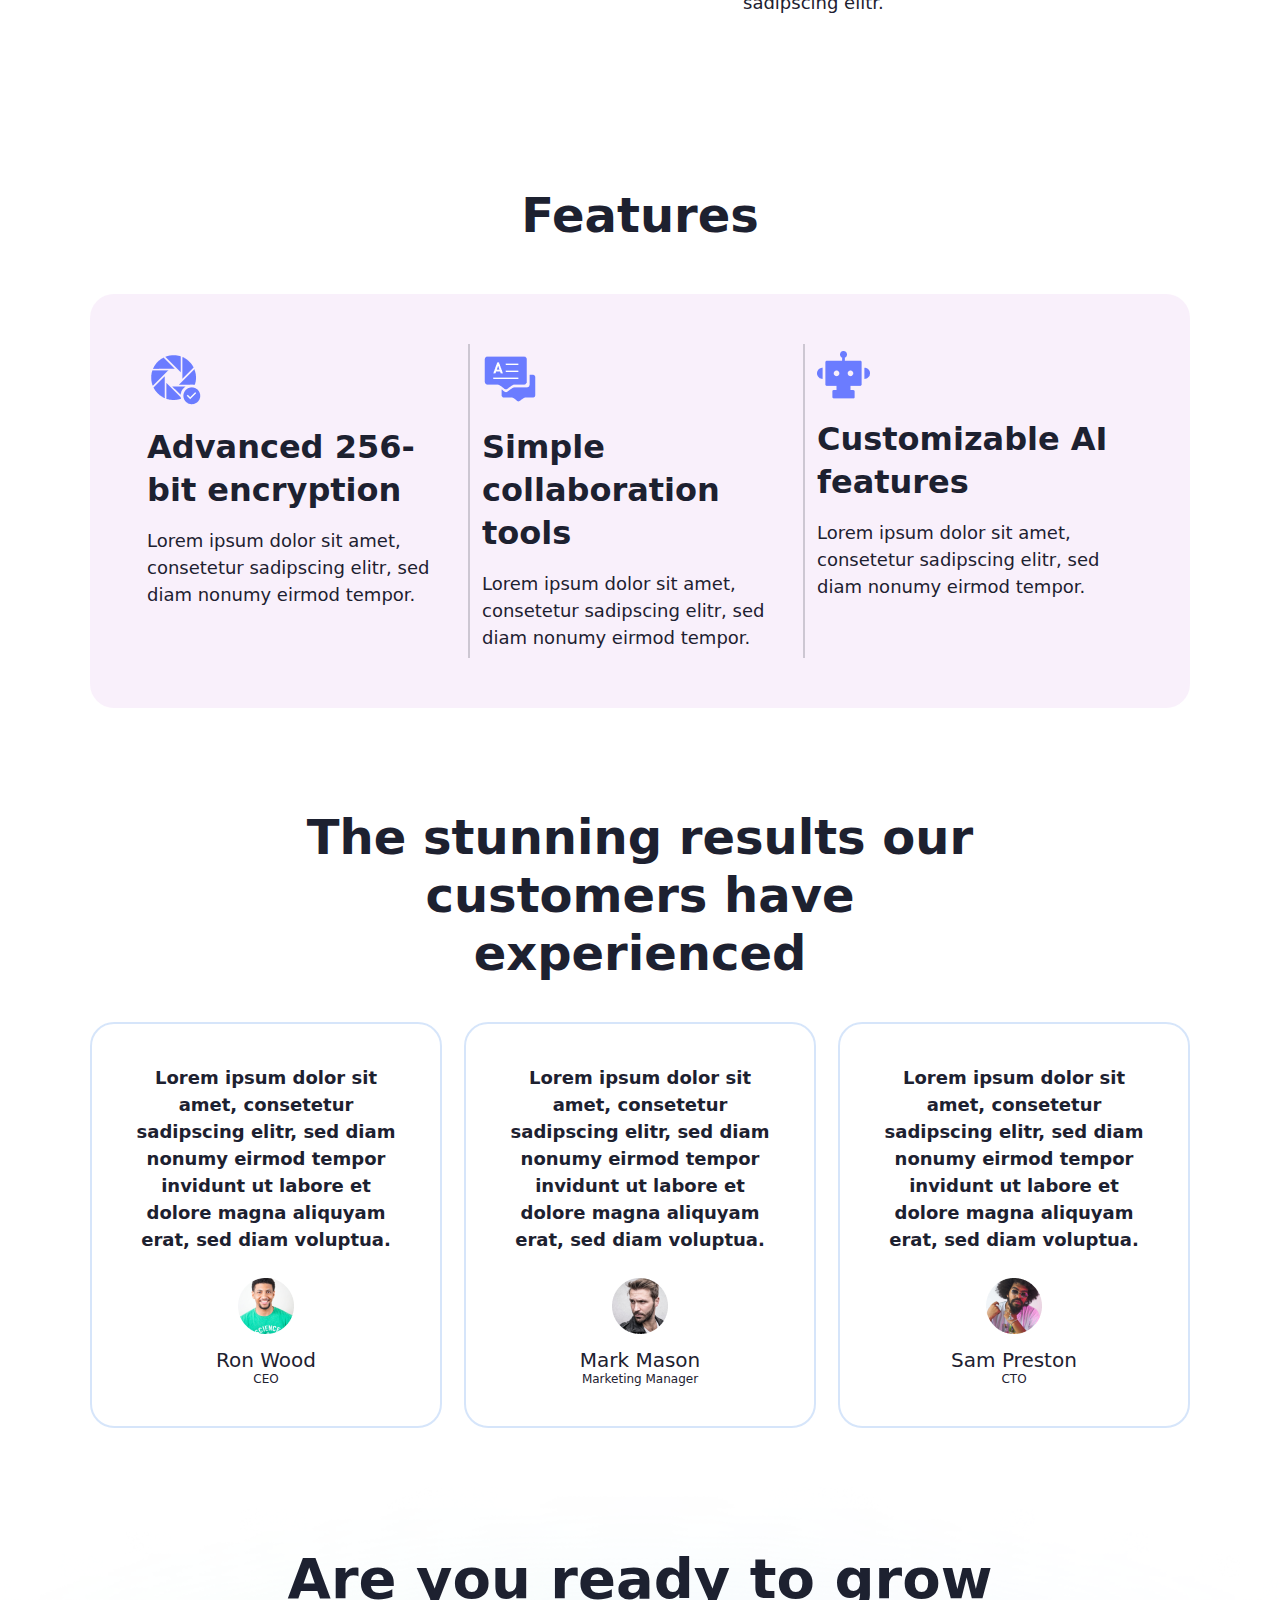
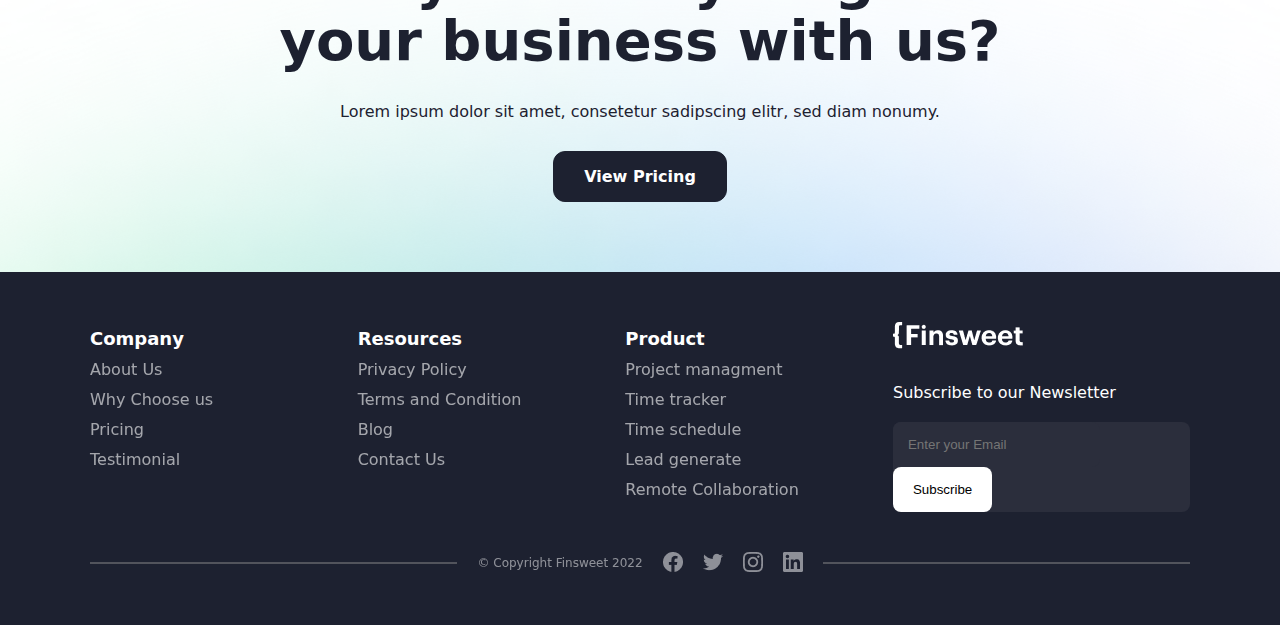
==== commit a378951f: "navbar changed" ====
--- a/index.html
+++ b/index.html
@@ -8,25 +8,22 @@
   </head>
   <body>
     <header class="header">
+      <div class="navbar">
+        <div class="logo">
+          <a href="./index.html"><img src="./images/logo.png" alt="logo" /></a>
+        </div>
+        <div class="links">
+          <a href="./index.html">Home</a>
+          <a href="#">Product</a>
+          <a href="#">Pricing</a>
+          <a href="#">About Us</a>
+          <a href="#">Blog</a>
+          <a href="#">Contact</a>
+          <a href="#" class="free-trial">Free trial</a>
+        </div>
+      </div>
+      <!-- navbar end -->
       <div class="container">
-        <div class="navbar">
-          <div class="logo">
-            <a href="./index.html"
-              ><img src="./images/logo.png" alt="logo"
-            /></a>
-          </div>
-          <div class="links">
-            <a href="./index.html">Home</a>
-            <a href="#">Product</a>
-            <a href="#">Pricing</a>
-            <a href="#">About Us</a>
-            <a href="#">Blog</a>
-            <a href="#">Contact</a>
-            <a href="#" class="free-trial">Free trial</a>
-          </div>
-        </div>
-        <!-- navbar end -->
-
         <div class="header-info">
           <h1 class="header-title">
             The Best Software to Grow your Sales and Services
--- a/style.css
+++ b/style.css
@@ -23,8 +23,14 @@
   display: flex;
   justify-content: space-between;
   align-items: center;
-  padding: 15px 0;
-}
+  padding: 15px 10px;
+  position: fixed;
+  width: 87%;
+  top: 0;
+  background-color: white;
+  border-radius: 5px;
+}
+
 .links a {
   display: inline-block;
   font-size: 16px;
@@ -47,8 +53,9 @@
 /* navbar end */
 
 .header-info {
+  margin-top: 50px;
   width: 70%;
-  margin: auto;
+  margin-inline: auto;
   text-align: center;
   padding: 50px 0;
 }
@@ -341,6 +348,11 @@
   border: 2px solid #6199ed42;
   border-radius: 24px;
   padding: 40px;
+  transition: 0.7s;
+}
+.section6-box:hover {
+  transform: scale(1.1);
+  background-color: #6199ed42;
 }
 .section6-description {
   font-weight: 600;
@@ -359,27 +371,105 @@
 }
 /* section6 end */
 
-.section7 {
+footer {
   background: url(./images/BlurGradient3.png) no-repeat center;
   background-size: cover;
+}
+.footer-info {
   padding: 70px 0;
-}
-.section7-info {
   width: 60%;
   margin: auto;
   text-align: center;
 }
-.section7-info h2 {
+.footer-info h2 {
   font-size: 56px;
   line-height: 62px;
 }
-.section7-info p {
-  margin-top: 30px;
-  font-size: 16px;
-}
-/*section7 end */
-
+.footer-info p {
+  margin: 30px 0;
+  font-size: 16px;
+}
+.footer-info a {
+  display: inline-block;
+  border: 1px solid #1d2130;
+  background-color: #1d2130;
+  color: white;
+  padding: 15px 30px;
+  font-weight: 700;
+  border-radius: 12px;
+  transition: 0.7s;
+}
+.footer-info a:hover {
+  background-color: white;
+  color: #1d2130;
+}
 .footer {
   background-color: #1d2130;
   color: white;
-}
+  padding: 50px 0;
+}
+.footer-boxes {
+  display: flex;
+  justify-content: space-between;
+}
+.footer-boxes .box {
+  width: 23%;
+}
+.footer-boxes > .box li:nth-child(1) a {
+  font-weight: 600;
+  font-size: 18px;
+  line-height: 33px;
+  opacity: 1;
+}
+.footer-boxes .box a {
+  display: inline-block;
+  color: white;
+  font-size: 16px;
+  line-height: 30px;
+  opacity: 60%;
+}
+.footer .box ul {
+  list-style-type: none;
+}
+.footer-form {
+  width: 27%;
+}
+.footer-form form {
+  margin-top: 30px;
+  width: 100%;
+}
+.footer-form .email {
+  border: none;
+  padding: 15px;
+  background-color: #2b2e3c;
+  border-radius: 8px;
+  color: white;
+}
+.footer-form .subscribe {
+  background-color: white;
+  padding: 15px 20px;
+  border: none;
+  border-radius: 8px;
+}
+.footer-form div {
+  border-radius: 8px;
+  margin-top: 20px;
+  background-color: #2b2e3c;
+}
+.footer-copyright {
+  margin-top: 40px;
+  display: flex;
+  align-items: center;
+  gap: 20px;
+  text-align: center;
+  font-size: 12px;
+  opacity: 50%;
+}
+.footer-copyright::after,
+.footer-copyright::before {
+  flex: 1;
+  content: "";
+  padding: 1px;
+  background-color: #888888;
+}
+/* footer end */
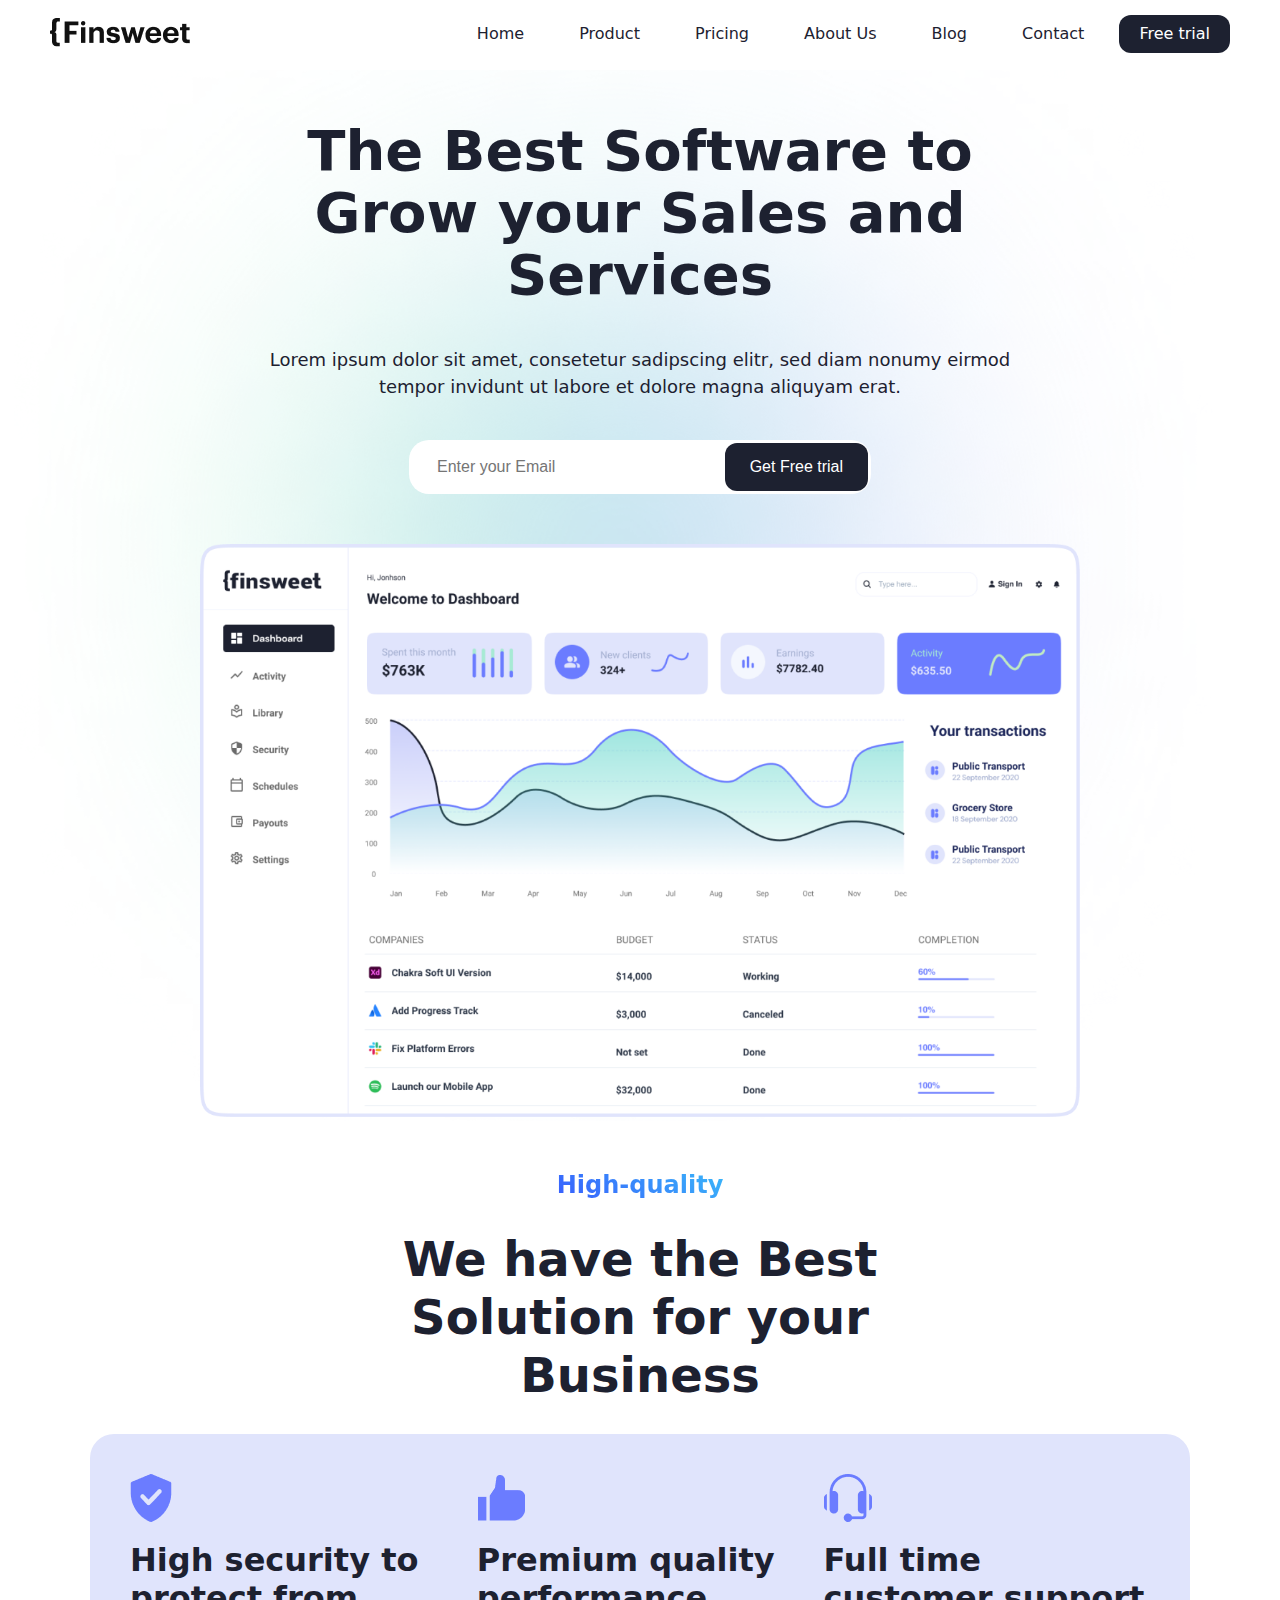
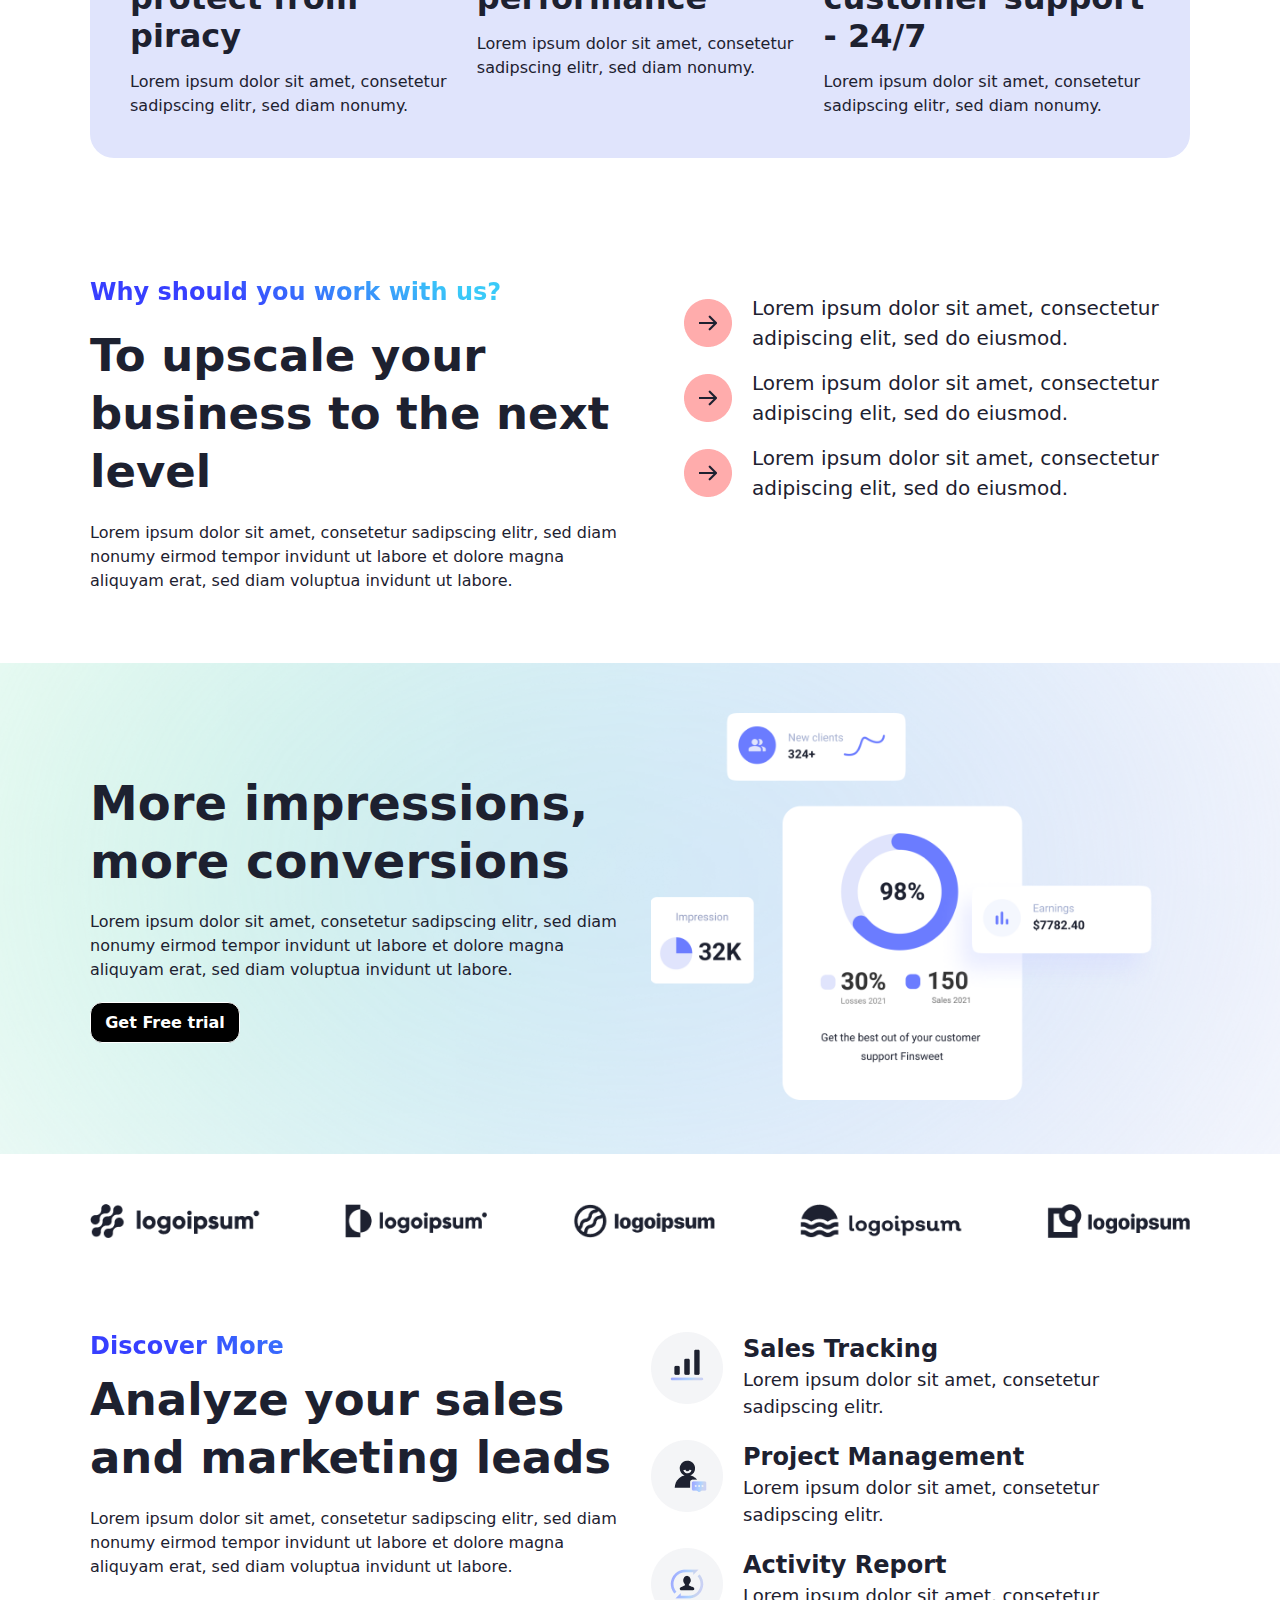
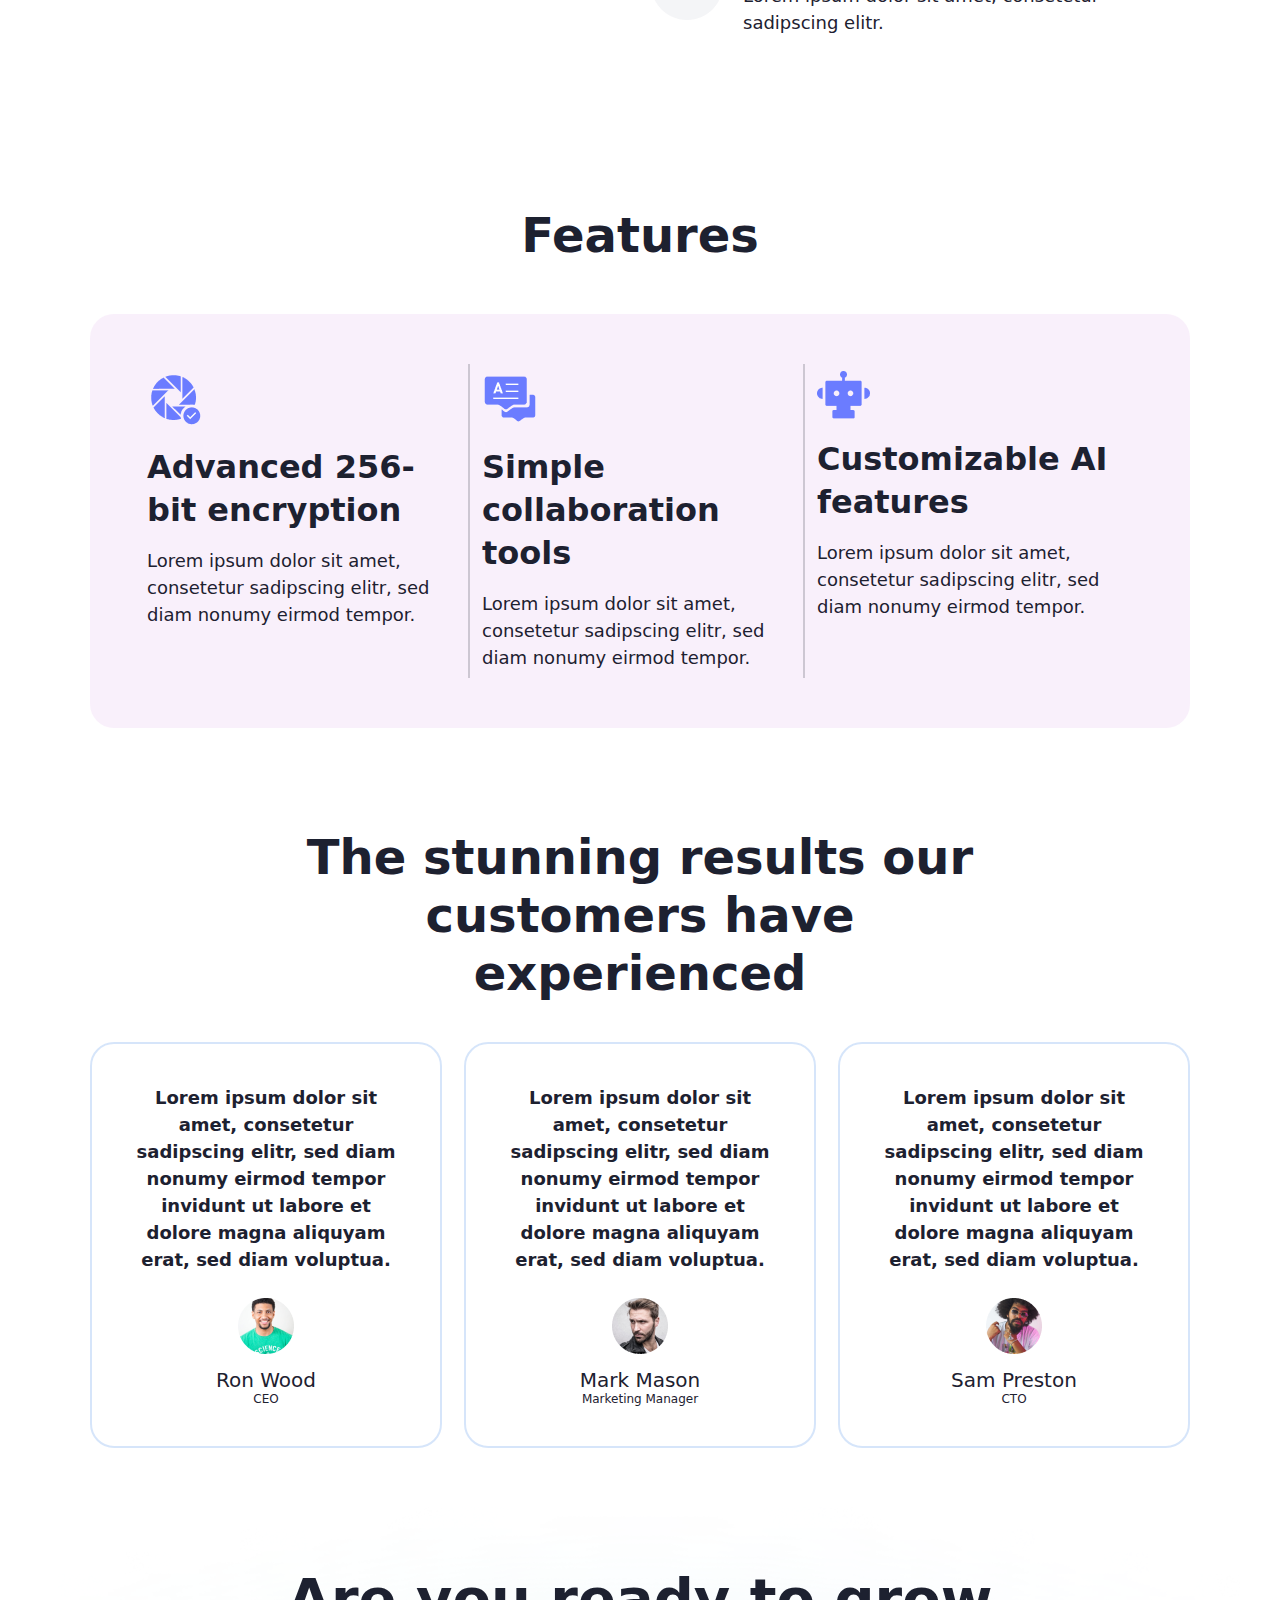
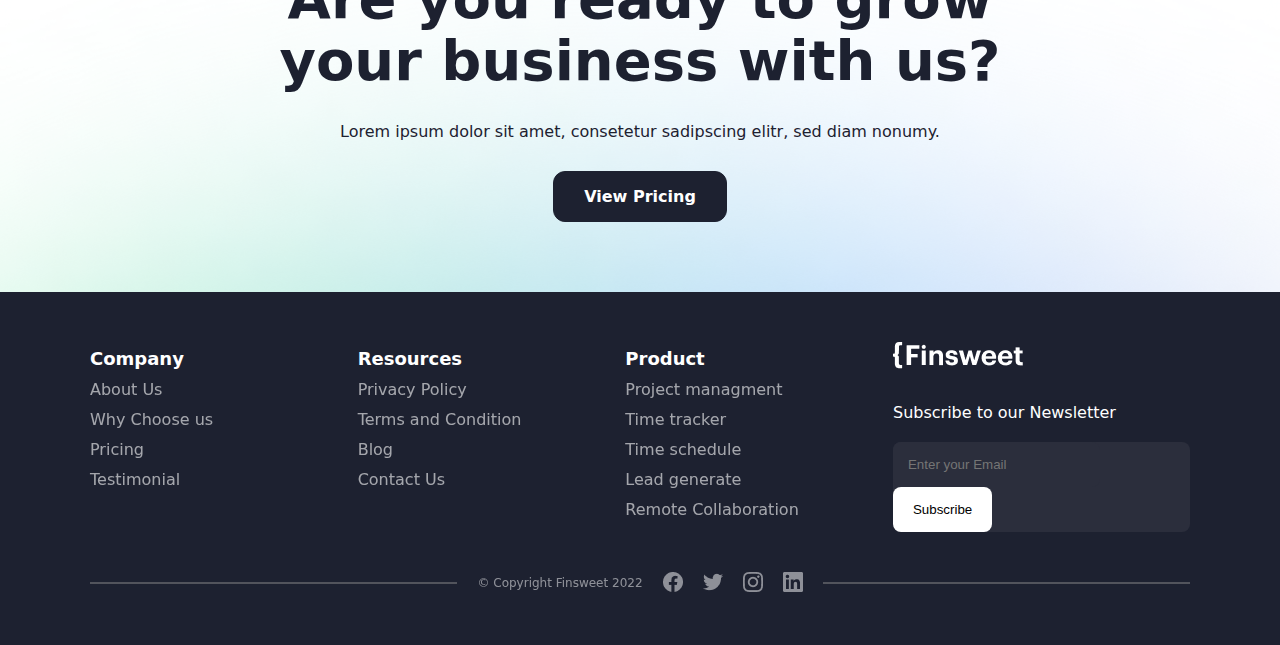
==== commit 0fad1a7b: "product page link added" ====
--- a/index.html
+++ b/index.html
@@ -14,7 +14,7 @@
         </div>
         <div class="links">
           <a href="./index.html">Home</a>
-          <a href="#">Product</a>
+          <a href="./product.html">Product</a>
           <a href="#">Pricing</a>
           <a href="#">About Us</a>
           <a href="#">Blog</a>
--- a/style.css
+++ b/style.css
@@ -23,14 +23,13 @@
   display: flex;
   justify-content: space-between;
   align-items: center;
-  padding: 15px 10px;
+  padding: 15px 50px;
   position: fixed;
-  width: 87%;
+  width: 100%;
   top: 0;
   background-color: white;
   border-radius: 5px;
 }
-
 .links a {
   display: inline-block;
   font-size: 16px;
@@ -53,7 +52,7 @@
 /* navbar end */
 
 .header-info {
-  margin-top: 50px;
+  margin-top: 70px;
   width: 70%;
   margin-inline: auto;
   text-align: center;
@@ -473,3 +472,102 @@
   background-color: #888888;
 }
 /* footer end */
+
+/* ------------------------------home page end------------------------------------- */
+
+.product-header {
+  background: url(./images/productBannnerGradient.png) no-repeat center;
+  background-size: cover;
+  padding: 50px 0;
+}
+.product-banner {
+  margin-top: 30px;
+  padding: 50px 0;
+  display: flex;
+  justify-content: space-between;
+}
+.product-banner .left {
+  width: 48%;
+}
+.product-banner .right {
+  width: 48%;
+}
+.product-banner .right img {
+  width: 100%;
+  opacity: 0.8;
+  transition: 0.7s cubic-bezier(0.175, 0.885, 0.32, 1.275);
+}
+.product-banner .right img:hover {
+  opacity: 1;
+}
+.product-banner .left h1 {
+  font-size: 56px;
+  line-height: 62px;
+}
+.product-banner .left p {
+  margin: 20px 0;
+  font-size: 18px;
+  line-height: 27px;
+}
+.product-banner .left a {
+  display: inline-block;
+  padding: 10px;
+  border-radius: 12px;
+  font-weight: 600;
+  transition: 0.8s cubic-bezier(0.215, 0.61, 0.355, 1);
+}
+.product-banner .left .btn {
+  border: 2px solid black;
+}
+.btn-white {
+  margin-left: 10px;
+  width: 150px;
+  text-align: center;
+  color: black;
+  border: 2px solid #e0e4fc;
+}
+.header-logosImg img {
+  width: 100%;
+}
+/* product page header end */
+
+.product-section1 {
+  padding: 70px 0 20px;
+  background: url(./images/productBlur.png) no-repeat center;
+  background-size: cover;
+}
+.product-section-title {
+  font-size: 48px;
+  line-height: 58px;
+  font-weight: 700;
+}
+.product-section1 .product-section-title {
+  text-align: center;
+  width: 65%;
+  margin: auto;
+}
+.product-section1-boxes {
+  width: 95%;
+  margin: 30px auto;
+  padding: 50px;
+  border-radius: 67px;
+  background-color: #ffffffb0;
+  display: flex;
+  justify-content: space-between;
+  flex-wrap: wrap;
+  gap: 15px;
+}
+.product-section1-boxes .box {
+  width: 32.3%;
+}
+.product-section1-boxes .box h3 {
+  font-size: 24px;
+  line-height: 34px;
+  font-weight: 700;
+  margin: 15px 0;
+}
+.product-section-description {
+  line-height: 24px;
+  font-size: 16px;
+}
+/* section1 end */
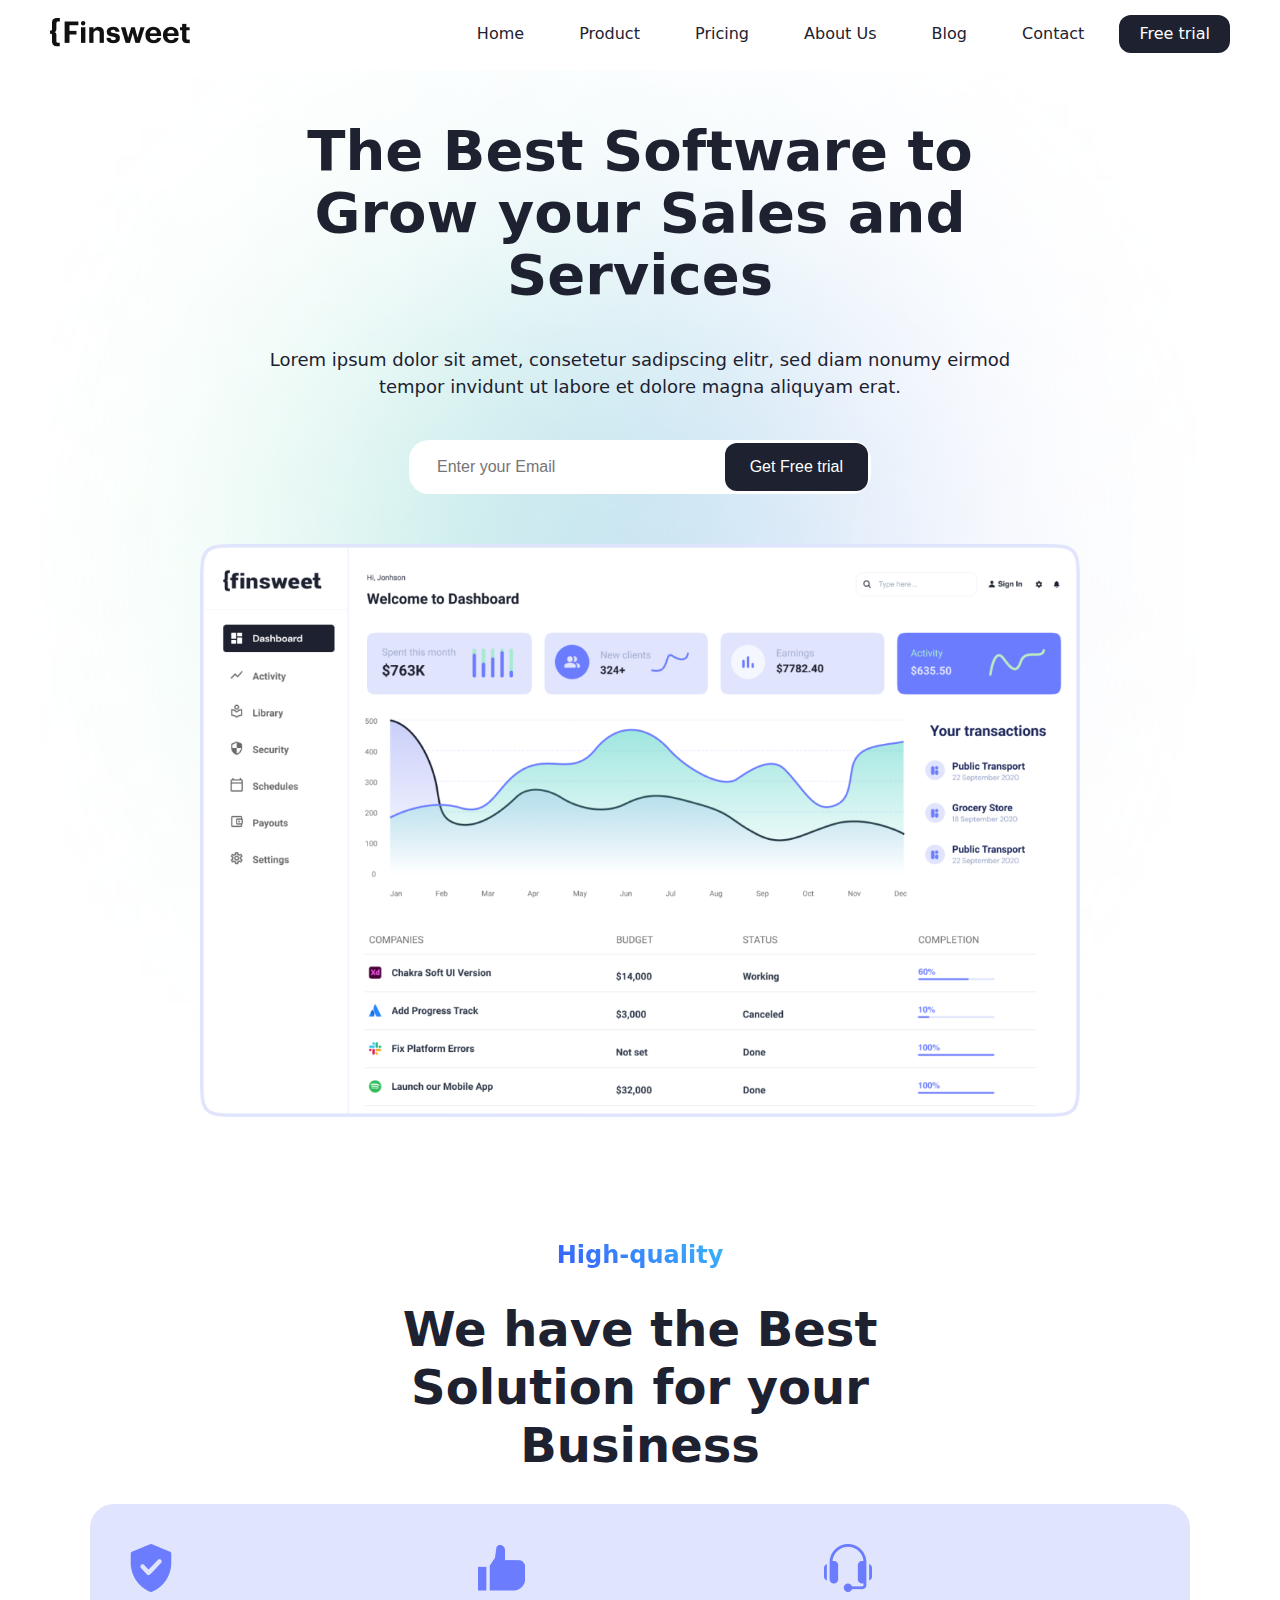
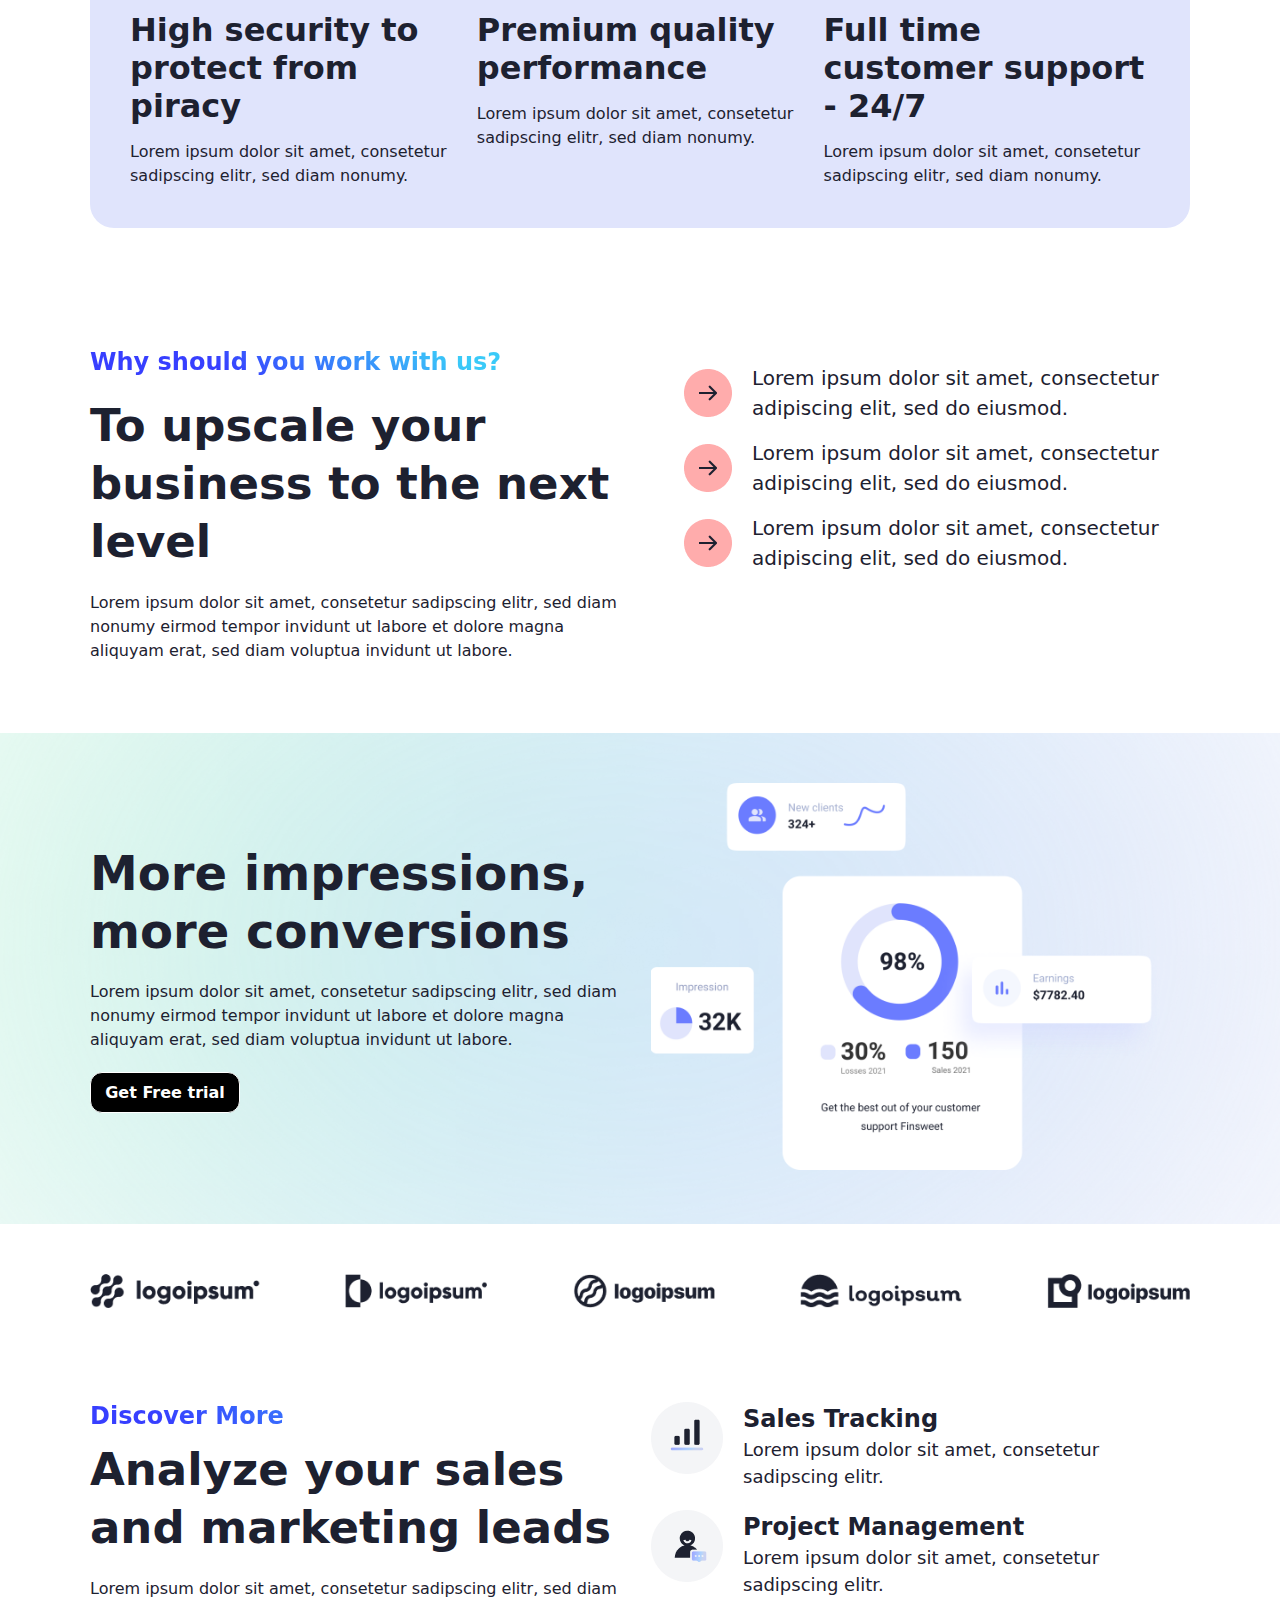
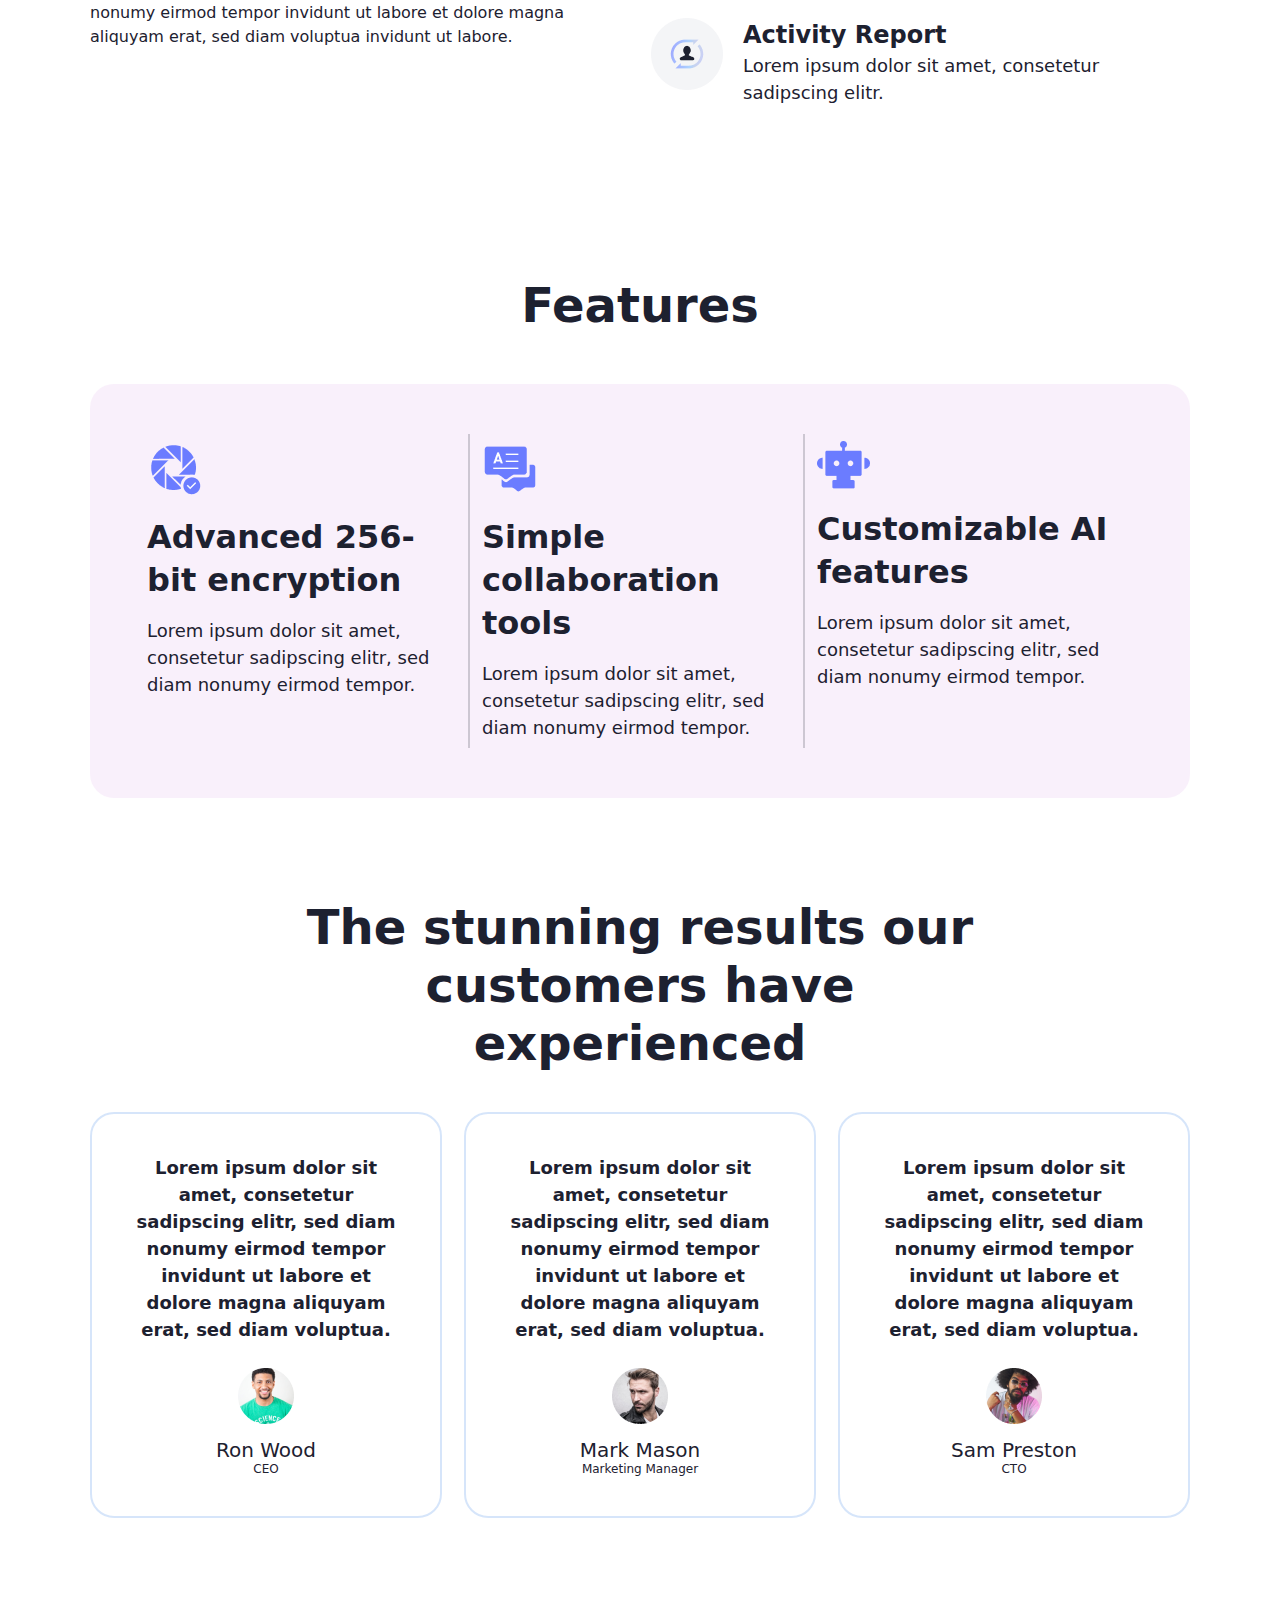
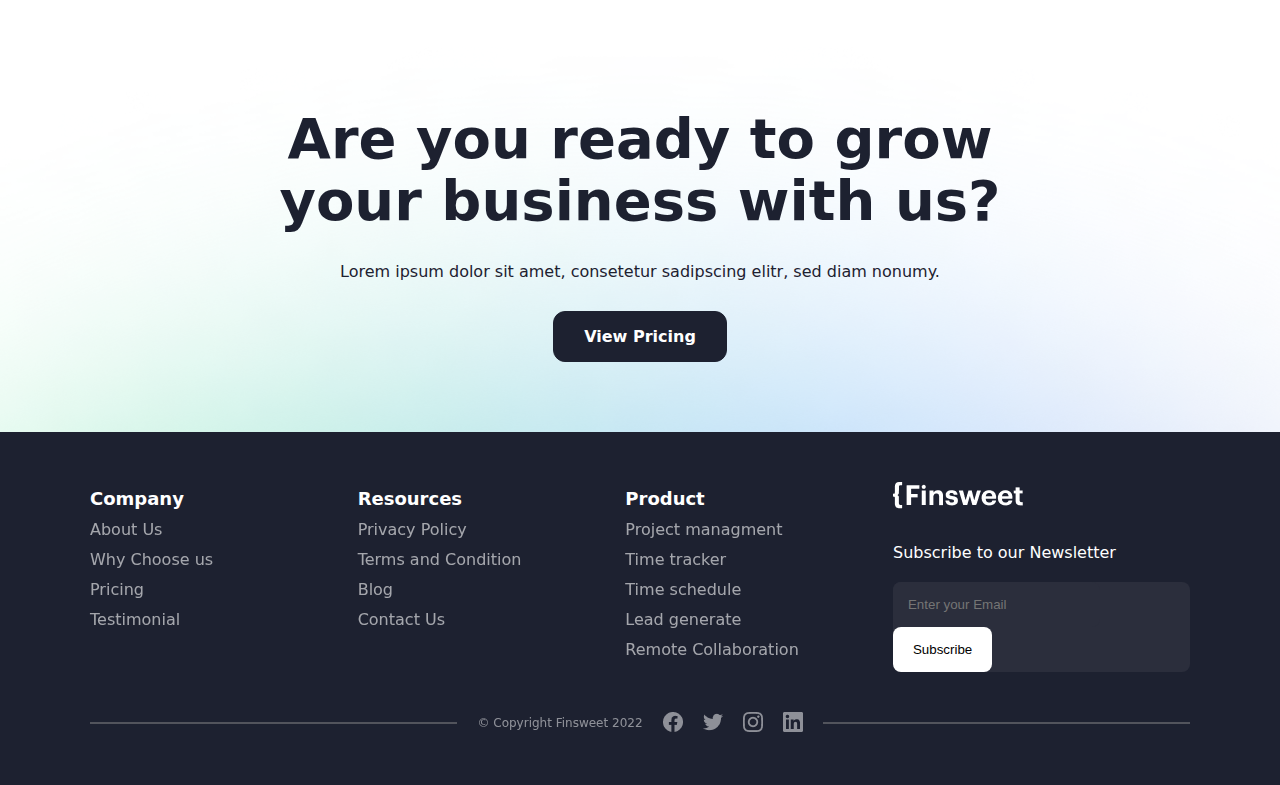
==== commit 6455031c: "link added" ====
--- a/index.html
+++ b/index.html
@@ -15,10 +15,10 @@
         <div class="links">
           <a href="./index.html">Home</a>
           <a href="./product.html">Product</a>
-          <a href="#">Pricing</a>
+          <a href="./pricing.html">Pricing</a>
           <a href="#">About Us</a>
           <a href="#">Blog</a>
-          <a href="#">Contact</a>
+          <a href="./contact.html">Contact</a>
           <a href="#" class="free-trial">Free trial</a>
         </div>
       </div>
--- a/style.css
+++ b/style.css
@@ -536,12 +536,13 @@
   background: url(./images/productBlur.png) no-repeat center;
   background-size: cover;
 }
-.product-section-title {
+.section-title {
   font-size: 48px;
   line-height: 58px;
   font-weight: 700;
-}
-.product-section1 .product-section-title {
+  margin: 20px 0;
+}
+.product-section1 .section-title {
   text-align: center;
   width: 65%;
   margin: auto;
@@ -566,8 +567,198 @@
   font-weight: 700;
   margin: 15px 0;
 }
-.product-section-description {
+.section-description {
   line-height: 24px;
   font-size: 16px;
 }
 /* section1 end */
+
+.product-section2,
+.product-section3,
+.product-section4,
+.product-section5 {
+  display: flex;
+  justify-content: space-between;
+  align-items: center;
+  padding: 50px 0;
+}
+.product-section2 .left,
+.product-section4 .left {
+  padding: 30px 0;
+  width: 48%;
+}
+.product-section2 .right,
+.product-section4 .right {
+  width: 46%;
+}
+.product-section2 .right img,
+.product-section4 .right img {
+  width: 100%;
+}
+.section-gradient-title {
+  font-size: 24px;
+  line-height: 29px;
+  font-weight: 700;
+  background: -webkit-linear-gradient(53.94deg, #373fff 15.02%, #3acaf8 32.83%);
+  -webkit-background-clip: text;
+  -webkit-text-fill-color: transparent;
+}
+/* section2 end */
+
+.product-section3 .left,
+.product-section5 .left {
+  width: 46%;
+}
+.product-section3 .left img,
+.product-section5 .left img {
+  width: 100%;
+}
+.product-section3 .right,
+.product-section5 .right {
+  padding: 30px 0;
+  width: 48%;
+}
+/* section3 end */
+
+.background1 {
+  background: url(./images/productSec2.png) no-repeat left;
+  background-size: cover;
+}
+.background2 {
+  background: url(./images/sec3blur.png) no-repeat center;
+  background-size: cover;
+}
+/* product page end */
+
+/* pricing page */
+
+.pricing-header {
+  background: url(./images/BlurGradient3.png) no-repeat center;
+  background-size: cover;
+  padding: 50px 0;
+}
+.pricing-header .header-info {
+  width: 50%;
+}
+.pricing-header form {
+  background-color: #e0e4fc;
+  padding: 5px 7px;
+}
+.pricing-header input {
+  width: 150px;
+}
+.monthly {
+  background-color: black;
+  color: white;
+}
+.yearly {
+  background-color: #e0e4fc;
+}
+.plan-boxes {
+  margin-top: 30px;
+  display: flex;
+  justify-content: space-between;
+}
+.regular,
+.plantinum,
+.standard {
+  width: 32%;
+  background-color: #ffffff;
+  border-radius: 24px;
+  padding: 20px 0 50px;
+}
+.plan-boxes .title {
+  display: flex;
+  align-items: center;
+  gap: 15px;
+  border-bottom: 1px solid #d8d8d8;
+  padding: 20px 30px;
+}
+.plan-boxes .title h3 {
+  font-size: 36px;
+  line-height: 43px;
+}
+.plan-boxes .title p {
+  opacity: 60%;
+  font-size: 16px;
+  line-height: 24px;
+}
+.plan-boxes .list {
+  padding: 20px 30px;
+}
+.plan-boxes .list > div {
+  margin-bottom: 20px;
+  display: flex;
+  align-items: center;
+  gap: 10px;
+}
+.plan-boxes .list h6 {
+  font-size: 16px;
+  line-height: 24px;
+}
+.plan-boxes .list p {
+  font-size: 14px;
+  text-align: center;
+  line-height: 21px;
+  width: 90%;
+  margin: auto;
+  opacity: 87%;
+}
+.plan-boxes .submit {
+  width: 50%;
+  margin: 30px auto 0;
+  text-align: center;
+}
+.plan-boxes .submit h3 {
+  font-size: 36px;
+  line-height: 43px;
+}
+.plan-boxes .submit > p {
+  font-size: 12px;
+  line-height: 18px;
+  opacity: 60%;
+  margin: 5px 0 20px;
+}
+.plantinum {
+  background-image: linear-gradient(#d7e7f9 35%, #d5f4ec 70%);
+}
+/* header end */
+main {
+  padding: 70px 0;
+}
+.asked-questions {
+  display: flex;
+  justify-content: space-between;
+  background-color: #f0f2fe;
+  border-radius: 24px;
+  padding: 30px;
+}
+.asked-questions .left {
+  width: 40%;
+}
+.asked-questions .right {
+  width: 55%;
+}
+.asked-questions .question {
+  display: flex;
+  flex-wrap: wrap;
+  justify-content: space-between;
+  padding: 30px;
+  background-color: #ffffff;
+  border-radius: 24px;
+  margin: 20px 0;
+  transition: 0.5s ease;
+}
+.asked-questions .question:hover {
+  background-color: #f0fff0;
+}
+.asked-questions .question h3 {
+  font-size: 24px;
+  line-height: 34px;
+}
+.asked-questions .question p {
+  width: 100%;
+  opacity: 87%;
+  text-align: justify;
+  line-height: 24px;
+}
